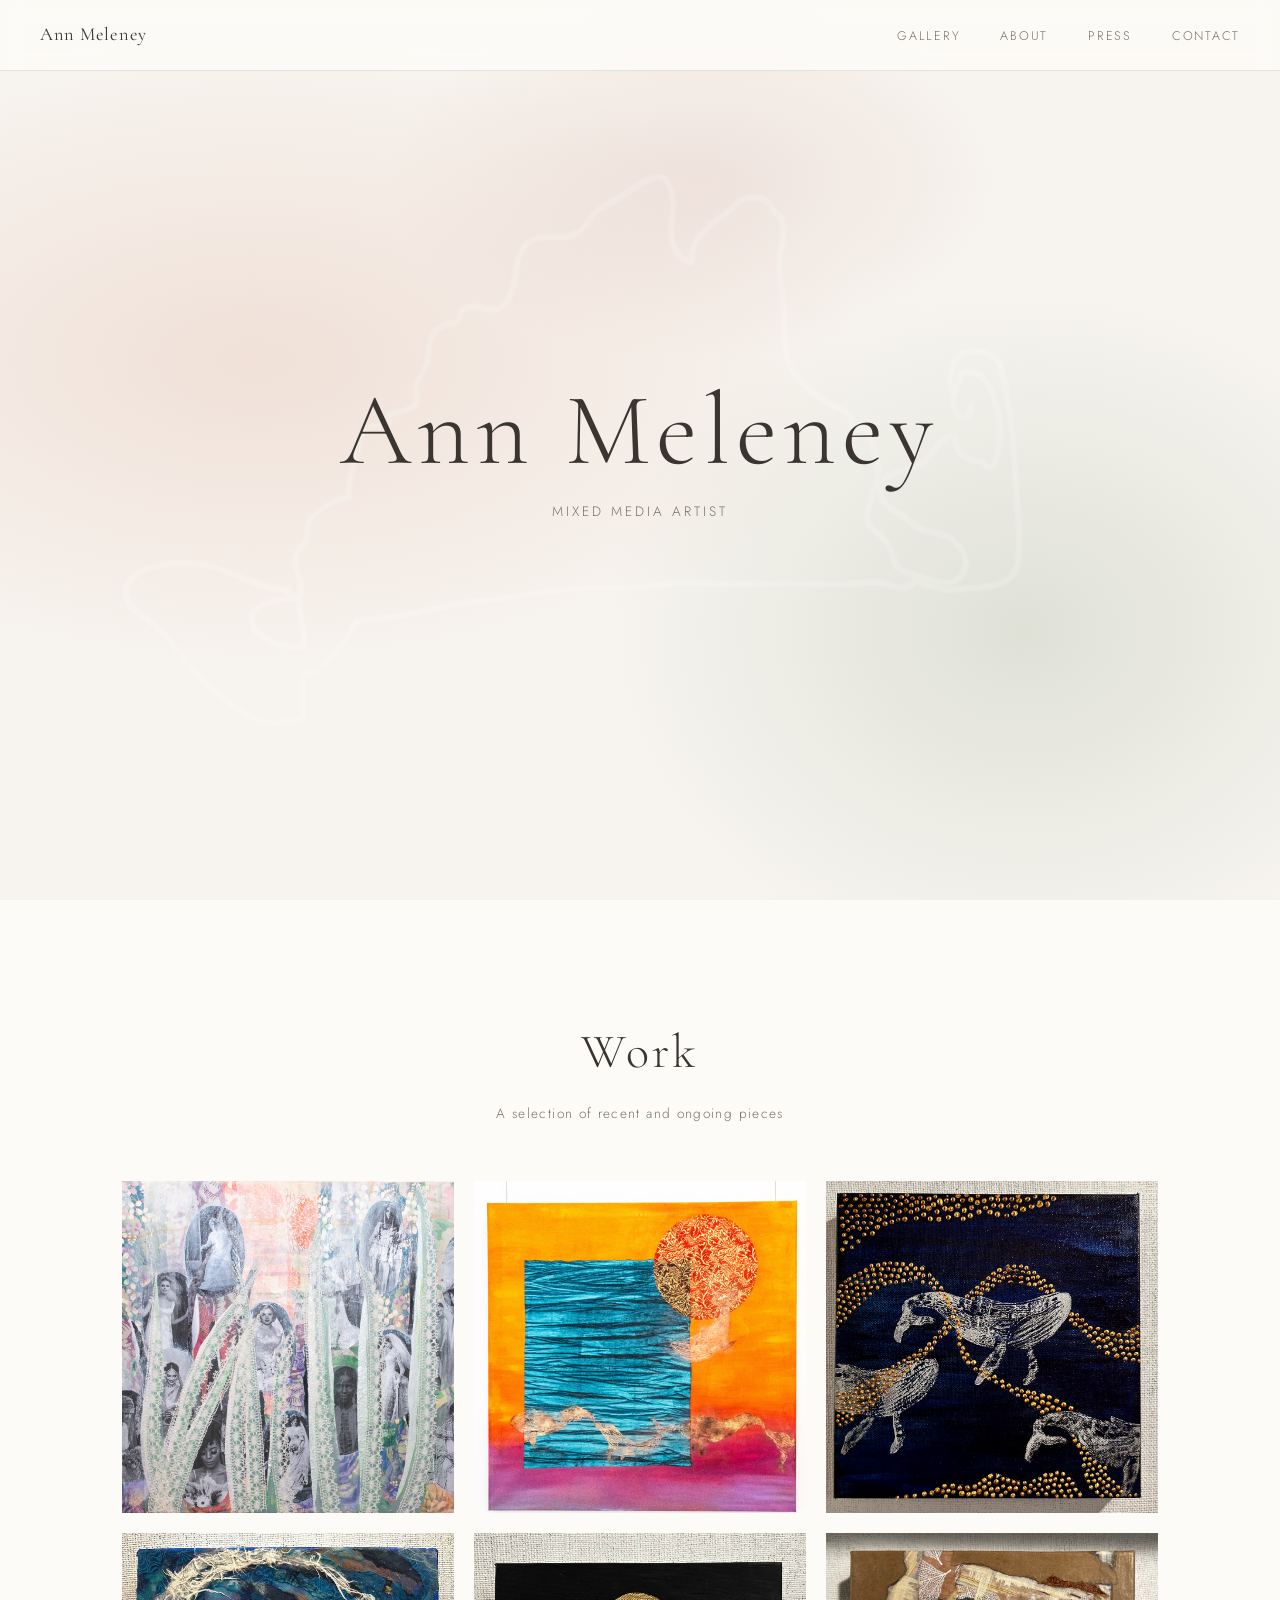
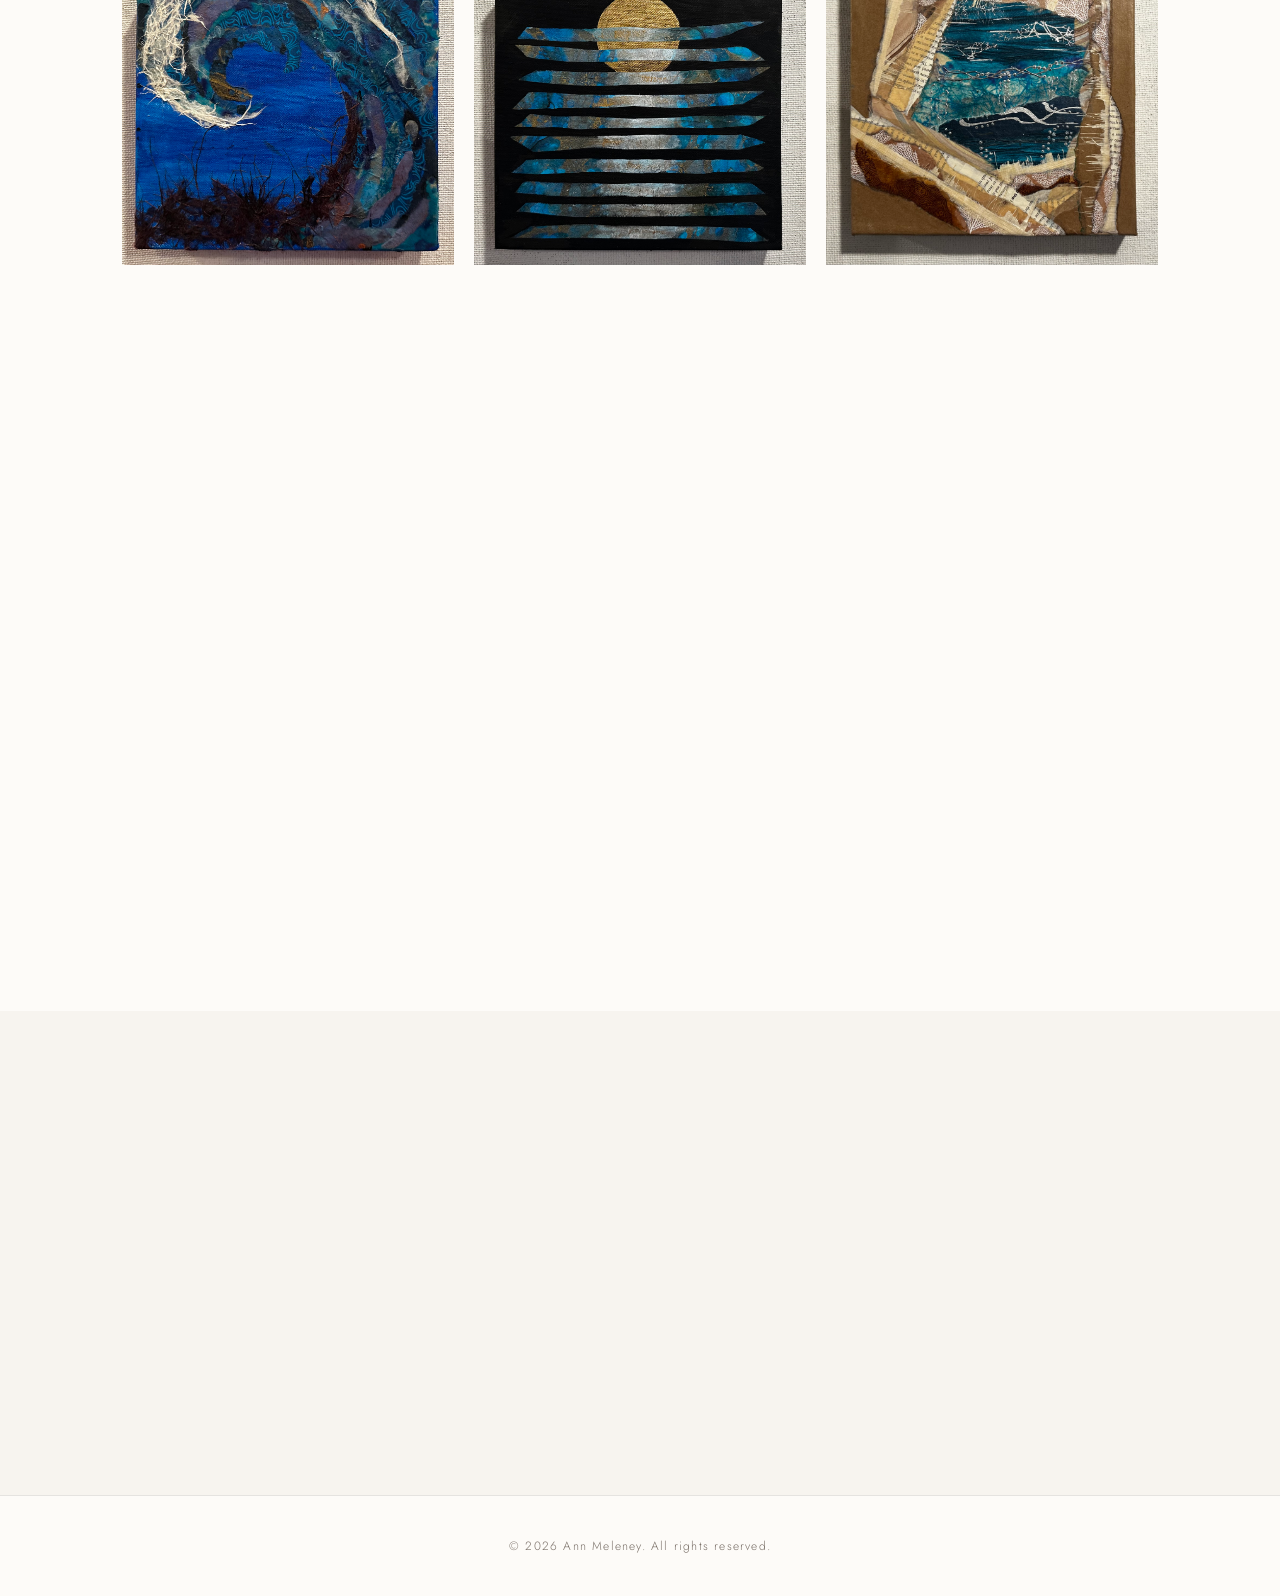
==== index.html @ ec395a9d "Initial commit" ====
<!DOCTYPE html>
<html lang="en">
<head>
  <meta charset="UTF-8">
  <meta name="viewport" content="width=device-width, initial-scale=1.0">
  <title>Ann Meleney — Artist</title>
  <link rel="preconnect" href="https://fonts.googleapis.com">
  <link rel="preconnect" href="https://fonts.gstatic.com" crossorigin>
  <link href="https://fonts.googleapis.com/css2?family=Cormorant+Garamond:ital,wght@0,300;0,400;0,500;1,300;1,400&family=Jost:wght@300;400&display=swap" rel="stylesheet">
  <link rel="stylesheet" href="style.css">
</head>
<body>

  <!-- Navigation -->
  <nav>
    <a href="#" class="nav-name">Ann Meleney</a>
    <ul>
      <li><a href="#gallery">Gallery</a></li>
      <li><a href="#about">About</a></li>
      <li><a href="media.html">Press</a></li>
      <li><a href="#contact">Contact</a></li>
    </ul>
  </nav>

  <!-- Hero -->
  <header class="hero">
    <img class="hero-island" src="images/mv-outline.png" alt="" aria-hidden="true">
    <div class="hero-text">
      <h1>Ann Meleney</h1>
      <p class="subtitle">Mixed Media Artist</p>
    </div>
    <div class="hero-accent"></div>
  </header>

  <!-- Gallery -->
  <section id="gallery">
    <div class="section-header">
      <h2>Work</h2>
      <p>A selection of recent and ongoing pieces</p>
    </div>
    <div class="gallery-grid">
      <div class="gallery-item" data-title="Contained by Lace" data-medium="Collage" data-year="2024">
        <img src="images/contained by lace - ann meleney.jpg" alt="Contained by Lace">
        <div class="gallery-overlay">
          <span class="overlay-title">Contained by Lace</span>
          <span class="overlay-meta">Collage &middot; 2024</span>
        </div>
      </div>
      <div class="gallery-item" data-title="Golden Migration" data-medium="Mixed media" data-year="2026">
        <img src="images/golden migration - ann meleney.jpg" alt="Golden Migration">
        <div class="gallery-overlay">
          <span class="overlay-title">Golden Migration</span>
          <span class="overlay-meta">Mixed media &middot; 2026</span>
        </div>
      </div>
      <div class="gallery-item" data-title="Golden Trails of Whales" data-medium="Collage" data-year="2024">
        <img src="images/golden trails of whales- ann meleney - collage - 2024.jpeg" alt="Golden Trails of Whales">
        <div class="gallery-overlay">
          <span class="overlay-title">Golden Trails of Whales</span>
          <span class="overlay-meta">Collage &middot; 2024</span>
        </div>
      </div>
      <div class="gallery-item" data-title="Blue Wave" data-medium="Collage" data-year="2024">
        <img src="images/blue wave- ann meleney - collage - 2024.jpeg" alt="Blue Wave">
        <div class="gallery-overlay">
          <span class="overlay-title">Blue Wave</span>
          <span class="overlay-meta">Collage &middot; 2024</span>
        </div>
      </div>
      <div class="gallery-item" data-title="Rising Sun Over Water" data-medium="Collage" data-year="2024">
        <img src="images/rising sun over water - ann meleney - collage - 2024.jpeg" alt="Rising Sun Over Water">
        <div class="gallery-overlay">
          <span class="overlay-title">Rising Sun Over Water</span>
          <span class="overlay-meta">Collage &middot; 2024</span>
        </div>
      </div>
      <div class="gallery-item" data-title="Unwrapping a Wave" data-medium="Collage" data-year="2024">
        <img src="images/unwrapping a wave- ann meleney - collage - 2024.jpeg" alt="Unwrapping a Wave">
        <div class="gallery-overlay">
          <span class="overlay-title">Unwrapping a Wave</span>
          <span class="overlay-meta">Collage &middot; 2024</span>
        </div>
      </div>
    </div>
  </section>

  <!-- Lightbox -->
  <div class="lightbox" id="lightbox" aria-hidden="true">
    <button class="lightbox-close" aria-label="Close">&times;</button>
    <button class="lightbox-prev" aria-label="Previous">&#8592;</button>
    <button class="lightbox-next" aria-label="Next">&#8594;</button>
    <div class="lightbox-content">
      <img id="lightbox-img" src="" alt="">
      <div class="lightbox-caption">
        <span id="lightbox-title"></span>
        <span id="lightbox-meta"></span>
      </div>
    </div>
  </div>

  <!-- About -->
  <section id="about">
    <div class="about-inner">
      <div class="about-image-wrap">
        <img src="images/portrait - ann meleney - 2016.png" alt="Ann Meleney" class="about-portrait">
      </div>
      <div class="about-text">
        <h2>About</h2>
        <p>Ann Meleney moved to Martha's Vineyard in 2012 and never looked back. The island awakened something in her, drawing her fully into her artistic life and into the heart of its community. Featherstone Center for the Arts became a second home — a place to deepen her practice across mixed media and collage, and to venture into new territory, most recently ceramics. Her work draws from the natural world, from animals and the living landscape around her, but she isn't afraid to turn her eye toward the political — meeting the moment with the same directness she brings to everything else.</p>
        <p>Life off the canvas is just as rich. Ann teaches swim to babies and children with special needs, does water aerobics, and hosts the kind of Friday neighborhood dinners people look forward to all week. Summers mean long afternoons on the porch with board games and whoever wanders by. At the center of it all are her two granddaughters, Anya and Ramona, both two years old.</p>
      </div>
    </div>
  </section>

  <!-- Contact -->
  <section id="contact">
    <div class="section-header">
      <h2>Contact</h2>
      <p>Inquiries, commissions, and collaborations welcome</p>
    </div>
    <div class="contact-links">
      <a href="mailto:annmeleney@yahoo.com" class="contact-link">
        <span class="contact-label">Email</span>
        <span class="contact-value">annmeleney@yahoo.com</span>
      </a>
    </div>
  </section>

  <footer>
    <p>&copy; <span id="year"></span> Ann Meleney. All rights reserved.</p>
  </footer>

  <script src="script.js"></script>
</body>
</html>
---- style.css ----
/* ── Reset & Base ───────────────────────────────────────── */
*, *::before, *::after {
  box-sizing: border-box;
  margin: 0;
  padding: 0;
}

:root {
  --cream:      #f7f4ef;
  --warm-white: #fdfbf8;
  --blush:      #e8c9bb;
  --dusty-rose: #c9938a;
  --sage:       #a8b5a0;
  --ink:        #3a3530;
  --ink-light:  #7a7068;
  --border:     rgba(58, 53, 48, 0.12);

  --font-serif: 'Cormorant Garamond', Georgia, serif;
  --font-sans:  'Jost', system-ui, sans-serif;

  --section-pad: 6rem 2rem;
  --max-w: 1100px;
}

html {
  scroll-behavior: smooth;
}

body {
  background: var(--warm-white);
  color: var(--ink);
  font-family: var(--font-sans);
  font-weight: 300;
  line-height: 1.7;
  -webkit-font-smoothing: antialiased;
}

img {
  display: block;
  max-width: 100%;
}

a {
  color: inherit;
  text-decoration: none;
}

/* ── Nav ────────────────────────────────────────────────── */
nav {
  position: fixed;
  top: 0;
  left: 0;
  right: 0;
  z-index: 100;
  display: flex;
  align-items: center;
  justify-content: space-between;
  padding: 1.2rem 2.5rem;
  background: rgba(253, 251, 248, 0.88);
  backdrop-filter: blur(10px);
  -webkit-backdrop-filter: blur(10px);
  border-bottom: 1px solid var(--border);
}

.nav-name {
  font-family: var(--font-serif);
  font-size: 1.15rem;
  font-weight: 400;
  letter-spacing: 0.04em;
  color: var(--ink);
  transition: color 0.2s;
}

.nav-name:hover {
  color: var(--dusty-rose);
}

nav ul {
  list-style: none;
  display: flex;
  gap: 2.5rem;
}

nav ul a {
  font-size: 0.78rem;
  letter-spacing: 0.14em;
  text-transform: uppercase;
  color: var(--ink-light);
  transition: color 0.2s;
}

nav ul a:hover {
  color: var(--ink);
}

/* ── Hero ───────────────────────────────────────────────── */
.hero {
  min-height: 100vh;
  display: flex;
  align-items: center;
  justify-content: center;
  position: relative;
  overflow: hidden;
  background: var(--cream);
}

/* Soft watercolor-wash background */
.hero::before {
  content: '';
  position: absolute;
  inset: 0;
  background:
    radial-gradient(ellipse 80% 60% at 20% 40%, rgba(232, 201, 187, 0.45) 0%, transparent 60%),
    radial-gradient(ellipse 60% 70% at 80% 70%, rgba(168, 181, 160, 0.3) 0%, transparent 55%),
    radial-gradient(ellipse 50% 40% at 55% 20%, rgba(201, 147, 138, 0.18) 0%, transparent 50%);
  pointer-events: none;
}

.hero-island {
  position: absolute;
  width: min(85vw, 900px);
  opacity: 0.18;
  top: 50%;
  left: 50%;
  transform: translate(-57.5%, -50%);
  pointer-events: none;
  filter: invert(1) brightness(2);
  mix-blend-mode: screen;
}

.hero-text {
  position: relative;
  text-align: center;
}

.hero-text h1 {
  font-family: var(--font-serif);
  font-size: clamp(3.5rem, 8vw, 7rem);
  font-weight: 300;
  letter-spacing: 0.06em;
  line-height: 1.05;
  color: var(--ink);
}

.hero-text .subtitle {
  margin-top: 1rem;
  font-size: 0.85rem;
  letter-spacing: 0.22em;
  text-transform: uppercase;
  color: var(--ink-light);
}

/* ── Section shared ─────────────────────────────────────── */
section {
  padding: var(--section-pad);
  max-width: var(--max-w);
  margin: 0 auto;
}

.section-header {
  text-align: center;
  margin-bottom: 3.5rem;
}

.section-header h2 {
  font-family: var(--font-serif);
  font-size: clamp(2rem, 4vw, 3rem);
  font-weight: 300;
  letter-spacing: 0.06em;
  color: var(--ink);
  margin-bottom: 0.5rem;
}

.section-header p {
  font-size: 0.85rem;
  letter-spacing: 0.1em;
  color: var(--ink-light);
}

/* ── Gallery ────────────────────────────────────────────── */
#gallery {
  padding-top: 7rem;
}

.gallery-grid {
  display: grid;
  grid-template-columns: repeat(3, 1fr);
  gap: 1.25rem;
}

.gallery-item {
  position: relative;
  overflow: hidden;
  cursor: pointer;
  aspect-ratio: 1 / 1;
  background: var(--cream);
}

.gallery-item img {
  width: 100%;
  height: 100%;
  object-fit: cover;
  transition: transform 0.55s cubic-bezier(0.25, 0.46, 0.45, 0.94);
}

.gallery-item:hover img {
  transform: scale(1.04);
}

.gallery-overlay {
  position: absolute;
  inset: 0;
  background: linear-gradient(to top, rgba(58, 53, 48, 0.72) 0%, transparent 55%);
  display: flex;
  flex-direction: column;
  justify-content: flex-end;
  padding: 1.25rem;
  opacity: 0;
  transition: opacity 0.35s ease;
}

.gallery-item:hover .gallery-overlay {
  opacity: 1;
}

.overlay-title {
  font-family: var(--font-serif);
  font-size: 1.1rem;
  font-weight: 400;
  color: #fff;
  display: block;
  margin-bottom: 0.2rem;
}

.overlay-meta {
  font-size: 0.72rem;
  letter-spacing: 0.1em;
  color: rgba(255, 255, 255, 0.75);
  text-transform: uppercase;
}

/* ── Lightbox ───────────────────────────────────────────── */
.lightbox {
  position: fixed;
  inset: 0;
  z-index: 200;
  background: rgba(30, 26, 22, 0.94);
  display: flex;
  align-items: center;
  justify-content: center;
  opacity: 0;
  pointer-events: none;
  transition: opacity 0.3s ease;
}

.lightbox.active {
  opacity: 1;
  pointer-events: all;
}

.lightbox-content {
  max-width: min(85vw, 800px);
  max-height: 90vh;
  display: flex;
  flex-direction: column;
  align-items: center;
}

.lightbox-content img {
  max-height: 78vh;
  max-width: 100%;
  object-fit: contain;
  border-radius: 2px;
}

.lightbox-caption {
  margin-top: 1rem;
  text-align: center;
  color: rgba(255, 255, 255, 0.75);
  display: flex;
  flex-direction: column;
  gap: 0.2rem;
}

#lightbox-title {
  font-family: var(--font-serif);
  font-size: 1.15rem;
  color: #fff;
}

#lightbox-meta {
  font-size: 0.75rem;
  letter-spacing: 0.1em;
  text-transform: uppercase;
}

.lightbox-close,
.lightbox-prev,
.lightbox-next {
  position: absolute;
  background: none;
  border: none;
  color: rgba(255, 255, 255, 0.6);
  cursor: pointer;
  font-size: 1.5rem;
  padding: 0.75rem;
  transition: color 0.2s;
  line-height: 1;
}

.lightbox-close { top: 1.5rem; right: 2rem; font-size: 2rem; }
.lightbox-prev  { left: 1.5rem; top: 50%; transform: translateY(-50%); font-size: 2rem; }
.lightbox-next  { right: 1.5rem; top: 50%; transform: translateY(-50%); font-size: 2rem; }

.lightbox-close:hover,
.lightbox-prev:hover,
.lightbox-next:hover {
  color: #fff;
}

/* ── About ──────────────────────────────────────────────── */
#about {
  padding-top: 5rem;
  padding-bottom: 5rem;
}

.about-inner {
  display: grid;
  grid-template-columns: 1fr 1.6fr;
  gap: 5rem;
  align-items: start;
}

.about-image-wrap {
  position: relative;
}

.about-image-wrap::before {
  content: '';
  position: absolute;
  inset: -1rem 1rem 1rem -1rem;
  background: linear-gradient(135deg, var(--blush) 0%, var(--sage) 100%);
  opacity: 0.25;
  border-radius: 2px;
  z-index: 0;
}

.about-portrait {
  position: relative;
  width: 100%;
  aspect-ratio: 3 / 4;
  object-fit: cover;
  border-radius: 2px;
  z-index: 1;
}

.about-text h2 {
  font-family: var(--font-serif);
  font-size: clamp(2rem, 4vw, 3rem);
  font-weight: 300;
  letter-spacing: 0.06em;
  color: var(--ink);
  margin-bottom: 1.5rem;
}

.about-text p {
  color: var(--ink-light);
  font-size: 1rem;
  line-height: 1.85;
  margin-bottom: 1.1rem;
}

.about-text p:last-child {
  margin-bottom: 0;
}

/* ── Contact ────────────────────────────────────────────── */
#contact {
  background: var(--cream);
  max-width: 100%;
  padding: var(--section-pad);
}

#contact > * {
  max-width: var(--max-w);
  margin-left: auto;
  margin-right: auto;
}

.contact-links {
  display: flex;
  justify-content: center;
  gap: 3rem;
  flex-wrap: wrap;
  margin-top: 0;
}

.contact-link {
  display: flex;
  flex-direction: column;
  align-items: center;
  gap: 0.4rem;
  padding: 2rem 2.5rem;
  border: 1px solid var(--border);
  border-radius: 2px;
  background: var(--warm-white);
  min-width: 200px;
  transition: border-color 0.25s, box-shadow 0.25s, transform 0.25s;
}

.contact-link:hover {
  border-color: var(--dusty-rose);
  box-shadow: 0 4px 24px rgba(201, 147, 138, 0.15);
  transform: translateY(-2px);
}

.contact-label {
  font-size: 0.72rem;
  letter-spacing: 0.2em;
  text-transform: uppercase;
  color: var(--ink-light);
}

.contact-value {
  font-family: var(--font-serif);
  font-size: 1.15rem;
  color: var(--ink);
}

/* ── Footer ─────────────────────────────────────────────── */
footer {
  text-align: center;
  padding: 2.5rem 2rem;
  font-size: 0.75rem;
  letter-spacing: 0.1em;
  color: var(--ink-light);
  border-top: 1px solid var(--border);
}

/* ── Responsive ─────────────────────────────────────────── */
@media (max-width: 768px) {
  nav {
    padding: 1rem 1.25rem;
  }

  nav ul {
    gap: 1.5rem;
  }

  .gallery-grid {
    grid-template-columns: repeat(2, 1fr);
  }

  .about-inner {
    grid-template-columns: 1fr;
    gap: 2.5rem;
  }

  .about-image-wrap {
    max-width: 300px;
    margin: 0 auto;
  }

  .contact-links {
    gap: 1.25rem;
  }
}

@media (max-width: 480px) {
  :root {
    --section-pad: 4rem 1.25rem;
  }

  .gallery-grid {
    grid-template-columns: 1fr;
  }

  .lightbox-prev { left: 0.5rem; }
  .lightbox-next { right: 0.5rem; }
}

/* ── Fade-in animation on scroll ───────────────────────── */
.fade-in {
  opacity: 0;
  transform: translateY(20px);
  transition: opacity 0.7s ease, transform 0.7s ease;
}

.fade-in.visible {
  opacity: 1;
  transform: none;
}
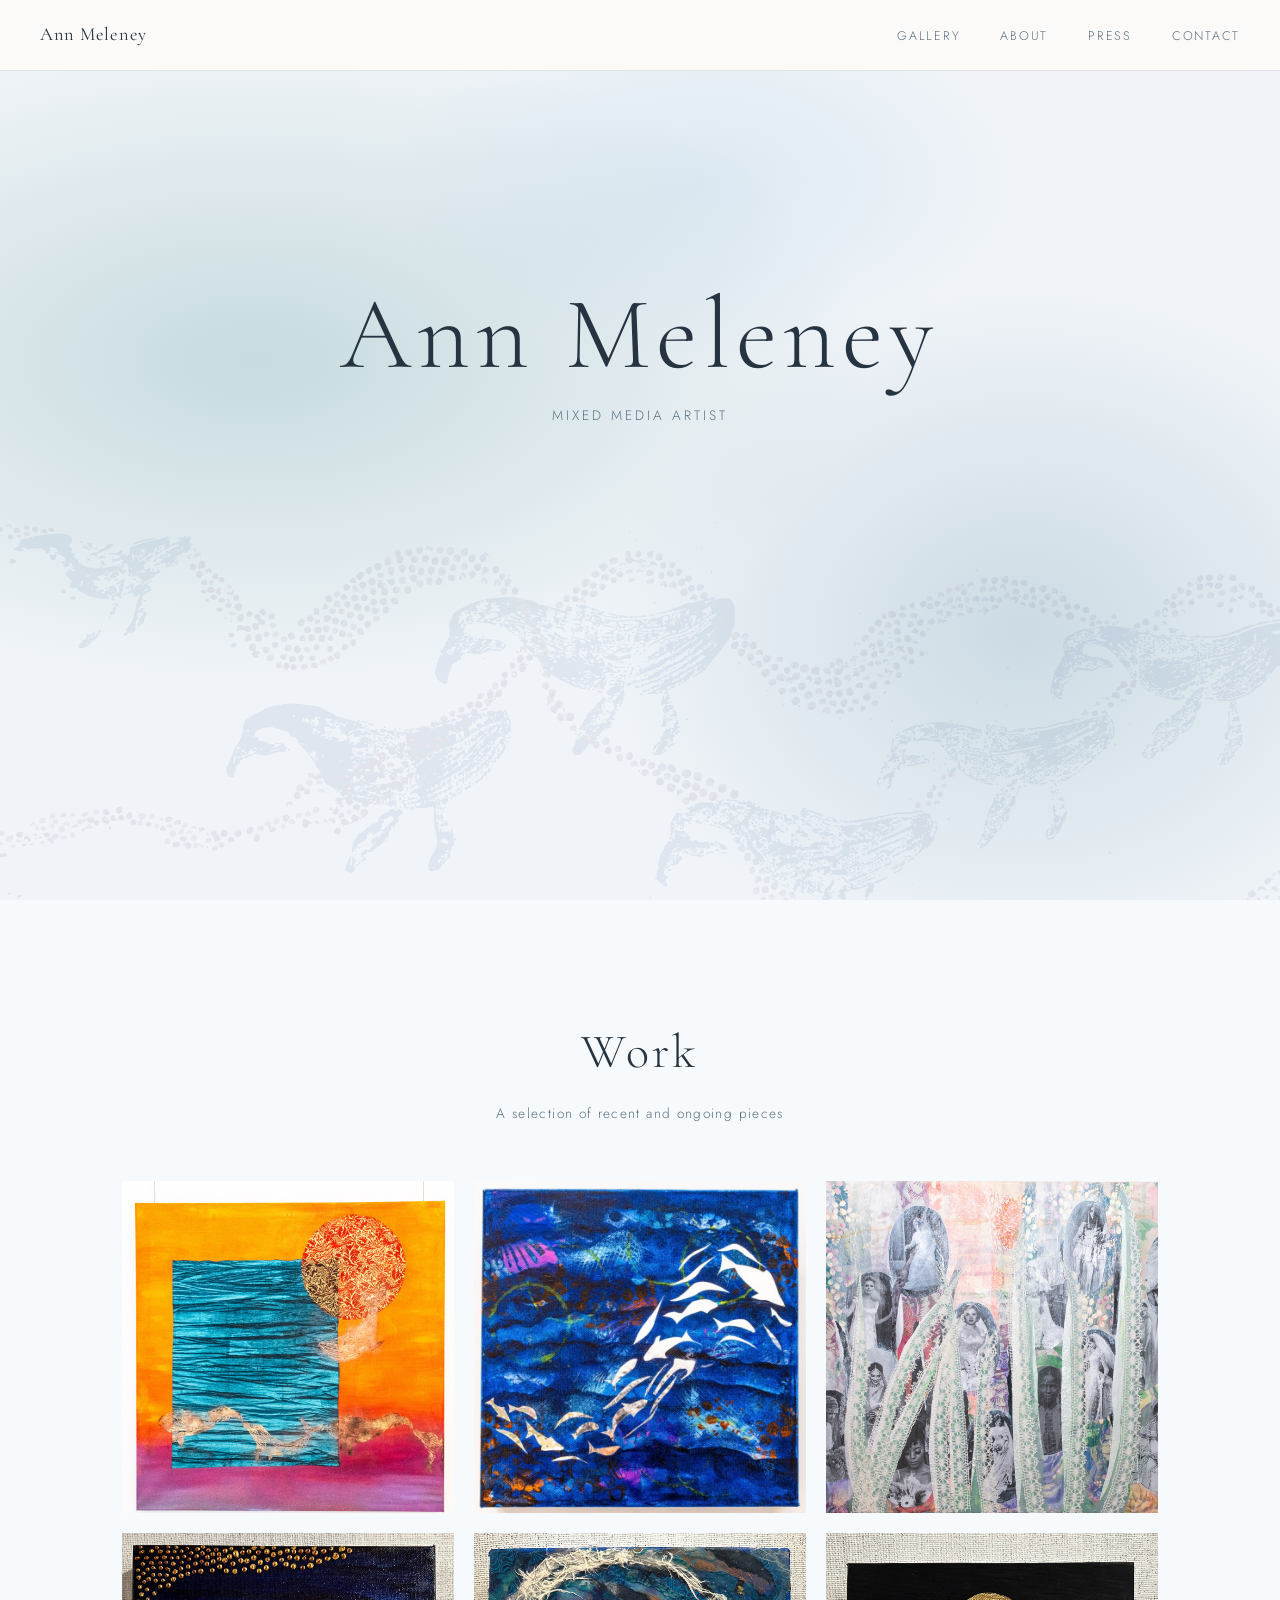
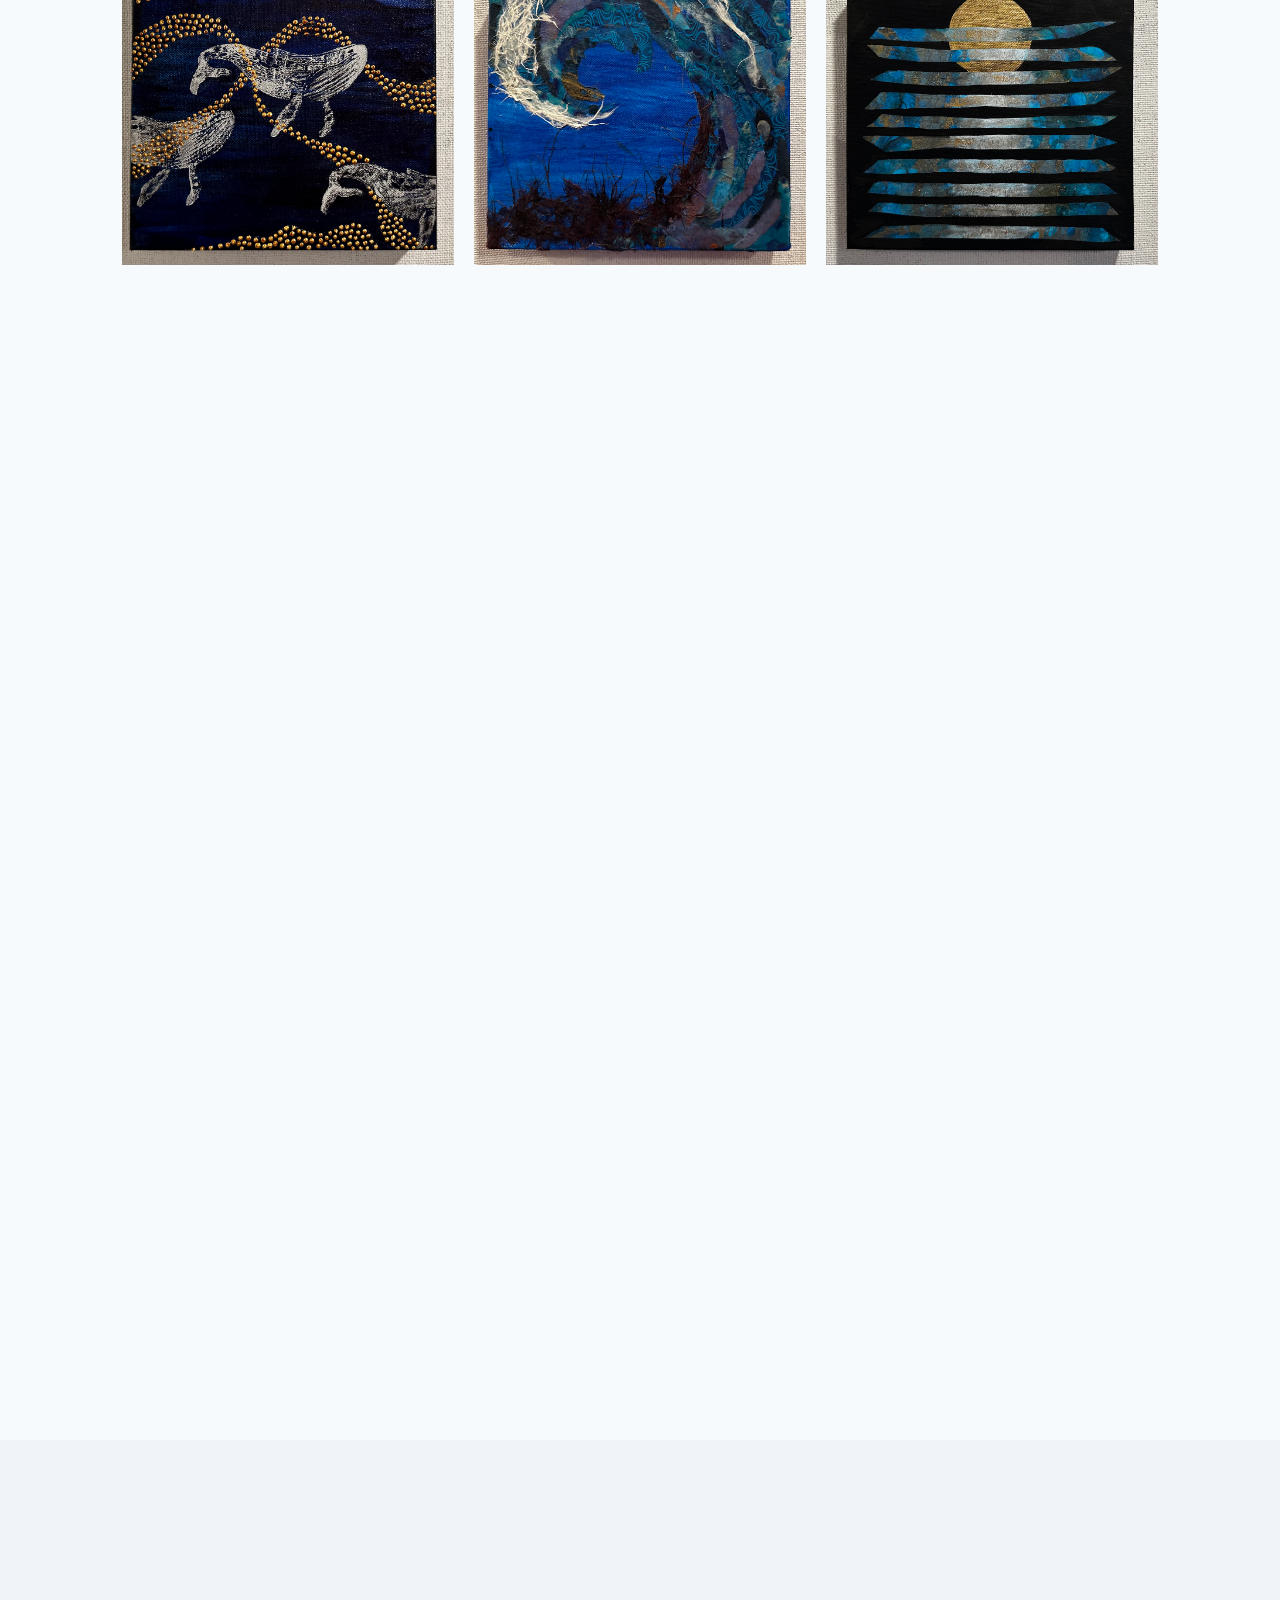
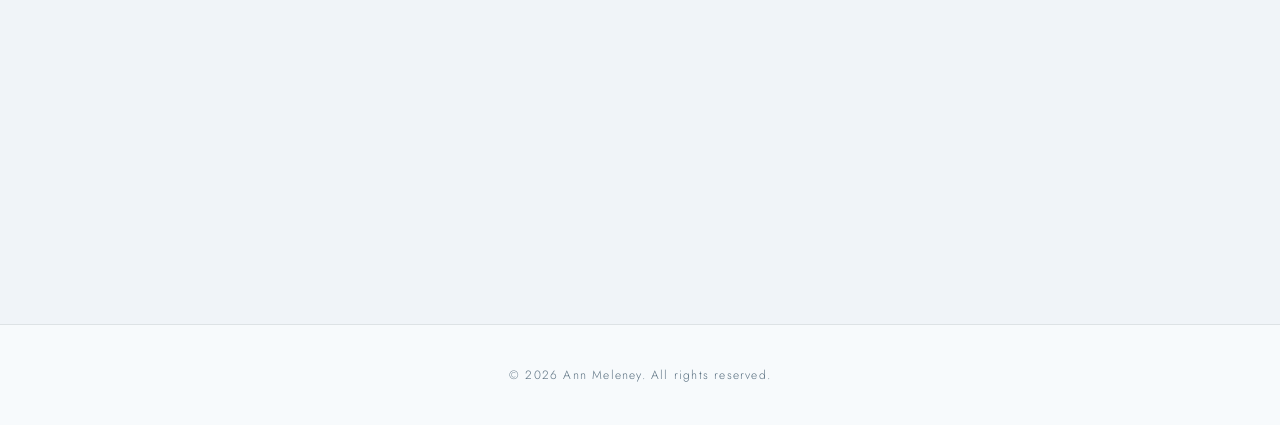
==== commit 939a7707: "Update gallery, bio, whale hero, blue palette, favicon" ====
--- a/index.html
+++ b/index.html
@@ -7,6 +7,7 @@
   <link rel="preconnect" href="https://fonts.googleapis.com">
   <link rel="preconnect" href="https://fonts.gstatic.com" crossorigin>
   <link href="https://fonts.googleapis.com/css2?family=Cormorant+Garamond:ital,wght@0,300;0,400;0,500;1,300;1,400&family=Jost:wght@300;400&display=swap" rel="stylesheet">
+  <link rel="icon" type="image/png" href="favicon.png">
   <link rel="stylesheet" href="style.css">
 </head>
 <body>
@@ -24,7 +25,7 @@
 
   <!-- Hero -->
   <header class="hero">
-    <img class="hero-island" src="images/mv-outline.png" alt="" aria-hidden="true">
+    <img class="hero-whales" src="images/whales border 2.png" alt="" aria-hidden="true">
     <div class="hero-text">
       <h1>Ann Meleney</h1>
       <p class="subtitle">Mixed Media Artist</p>
@@ -39,18 +40,25 @@
       <p>A selection of recent and ongoing pieces</p>
     </div>
     <div class="gallery-grid">
+      <div class="gallery-item" data-title="Golden Migration" data-medium="Mixed media" data-year="2026" data-dimensions="30&quot; × 30&quot;">
+        <img src="images/golden migration - ann meleney.jpg" alt="Golden Migration">
+        <div class="gallery-overlay">
+          <span class="overlay-title">Golden Migration</span>
+          <span class="overlay-meta">Mixed media &middot; 30&quot; × 30&quot; &middot; 2026</span>
+        </div>
+      </div>
+      <div class="gallery-item" data-title="Ocean Reflections" data-medium="Mixed media" data-year="2025">
+        <img src="images/ocean reflections - ann meleney - mixed media - 2025.jpg" alt="Ocean Reflections">
+        <div class="gallery-overlay">
+          <span class="overlay-title">Ocean Reflections</span>
+          <span class="overlay-meta">Mixed media &middot; 2025</span>
+        </div>
+      </div>
       <div class="gallery-item" data-title="Contained by Lace" data-medium="Collage" data-year="2024">
         <img src="images/contained by lace - ann meleney.jpg" alt="Contained by Lace">
         <div class="gallery-overlay">
           <span class="overlay-title">Contained by Lace</span>
           <span class="overlay-meta">Collage &middot; 2024</span>
-        </div>
-      </div>
-      <div class="gallery-item" data-title="Golden Migration" data-medium="Mixed media" data-year="2026">
-        <img src="images/golden migration - ann meleney.jpg" alt="Golden Migration">
-        <div class="gallery-overlay">
-          <span class="overlay-title">Golden Migration</span>
-          <span class="overlay-meta">Mixed media &middot; 2026</span>
         </div>
       </div>
       <div class="gallery-item" data-title="Golden Trails of Whales" data-medium="Collage" data-year="2024">
@@ -81,6 +89,13 @@
           <span class="overlay-meta">Collage &middot; 2024</span>
         </div>
       </div>
+      <div class="gallery-item" data-title="Big Bad Wolf" data-medium="Mixed media" data-year="2022">
+        <img src="images/big bad wolf - ann meleney - mixed media - 2022.jpg" alt="Big Bad Wolf">
+        <div class="gallery-overlay">
+          <span class="overlay-title">Big Bad Wolf</span>
+          <span class="overlay-meta">Mixed media &middot; 2022</span>
+        </div>
+      </div>
     </div>
   </section>
 
@@ -106,8 +121,8 @@
       </div>
       <div class="about-text">
         <h2>About</h2>
-        <p>Ann Meleney moved to Martha's Vineyard in 2012 and never looked back. The island awakened something in her, drawing her fully into her artistic life and into the heart of its community. Featherstone Center for the Arts became a second home — a place to deepen her practice across mixed media and collage, and to venture into new territory, most recently ceramics. Her work draws from the natural world, from animals and the living landscape around her, but she isn't afraid to turn her eye toward the political — meeting the moment with the same directness she brings to everything else.</p>
-        <p>Life off the canvas is just as rich. Ann teaches swim to babies and children with special needs, does water aerobics, and hosts the kind of Friday neighborhood dinners people look forward to all week. Summers mean long afternoons on the porch with board games and whoever wanders by. At the center of it all are her two granddaughters, Anya and Ramona, both two years old.</p>
+        <p>Ann Meleney moved to Martha's Vineyard in 2012 after vacationing there with her family for decades. The island life awakened something in her, drawing her fully into her artistic life and into the heart of its community. Featherstone Center for the Arts became a second home — a place to deepen her practice across watercolor, mixed media and collage, and to venture into new territory, including ceramics. Her work draws from the natural world, from the oceanic landscape around her, but she isn't afraid to turn her eye toward the political — meeting the moment with the same directness she brings to everything else.</p>
+        <p>Life off the canvas is just as rich. Ann teaches swim to babies and children with special needs, does water aerobics, and hosts the kind of Friday neighborhood dinners people look forward to all week. Summers mean long afternoons on the porch with board games, good cheese and chocolate, and whoever wanders by. Her husband, Dan, has his own creative outlets in bonsai and in gardening from seed. And filling out Ann's heart in recent years are her two granddaughters, Anya and Ramona, both toddlers and already busy at their easels.</p>
       </div>
     </div>
   </section>
--- a/style.css
+++ b/style.css
@@ -6,14 +6,14 @@
 }
 
 :root {
-  --cream:      #f7f4ef;
-  --warm-white: #fdfbf8;
-  --blush:      #e8c9bb;
-  --dusty-rose: #c9938a;
-  --sage:       #a8b5a0;
-  --ink:        #3a3530;
-  --ink-light:  #7a7068;
-  --border:     rgba(58, 53, 48, 0.12);
+  --cream:      #f0f4f8;
+  --warm-white: #f7fafc;
+  --blush:      #b8d4e8;
+  --dusty-rose: #5e8fa8;
+  --sage:       #8ab5b8;
+  --ink:        #263340;
+  --ink-light:  #5a7080;
+  --border:     rgba(38, 51, 64, 0.12);
 
   --font-serif: 'Cormorant Garamond', Georgia, serif;
   --font-sans:  'Jost', system-ui, sans-serif;
@@ -110,27 +110,30 @@
   position: absolute;
   inset: 0;
   background:
-    radial-gradient(ellipse 80% 60% at 20% 40%, rgba(232, 201, 187, 0.45) 0%, transparent 60%),
-    radial-gradient(ellipse 60% 70% at 80% 70%, rgba(168, 181, 160, 0.3) 0%, transparent 55%),
-    radial-gradient(ellipse 50% 40% at 55% 20%, rgba(201, 147, 138, 0.18) 0%, transparent 50%);
+    radial-gradient(ellipse 80% 60% at 20% 40%, rgba(138, 181, 184, 0.4) 0%, transparent 60%),
+    radial-gradient(ellipse 60% 70% at 80% 70%, rgba(94, 143, 168, 0.25) 0%, transparent 55%),
+    radial-gradient(ellipse 50% 40% at 55% 20%, rgba(184, 212, 232, 0.35) 0%, transparent 50%);
   pointer-events: none;
 }
 
-.hero-island {
+.hero-whales {
   position: absolute;
-  width: min(85vw, 900px);
-  opacity: 0.18;
-  top: 50%;
-  left: 50%;
-  transform: translate(-57.5%, -50%);
+  bottom: 0;
+  left: 0;
+  width: 100%;
+  height: 42%;
+  object-fit: cover;
+  object-position: top center;
+  opacity: 0.08;
+  filter: hue-rotate(-95deg) saturate(0.7) brightness(0.7);
+  mix-blend-mode: multiply;
   pointer-events: none;
-  filter: invert(1) brightness(2);
-  mix-blend-mode: screen;
 }
 
 .hero-text {
   position: relative;
   text-align: center;
+  margin-bottom: 15%;
 }
 
 .hero-text h1 {
@@ -328,7 +331,7 @@
   display: grid;
   grid-template-columns: 1fr 1.6fr;
   gap: 5rem;
-  align-items: start;
+  align-items: center;
 }
 
 .about-image-wrap {
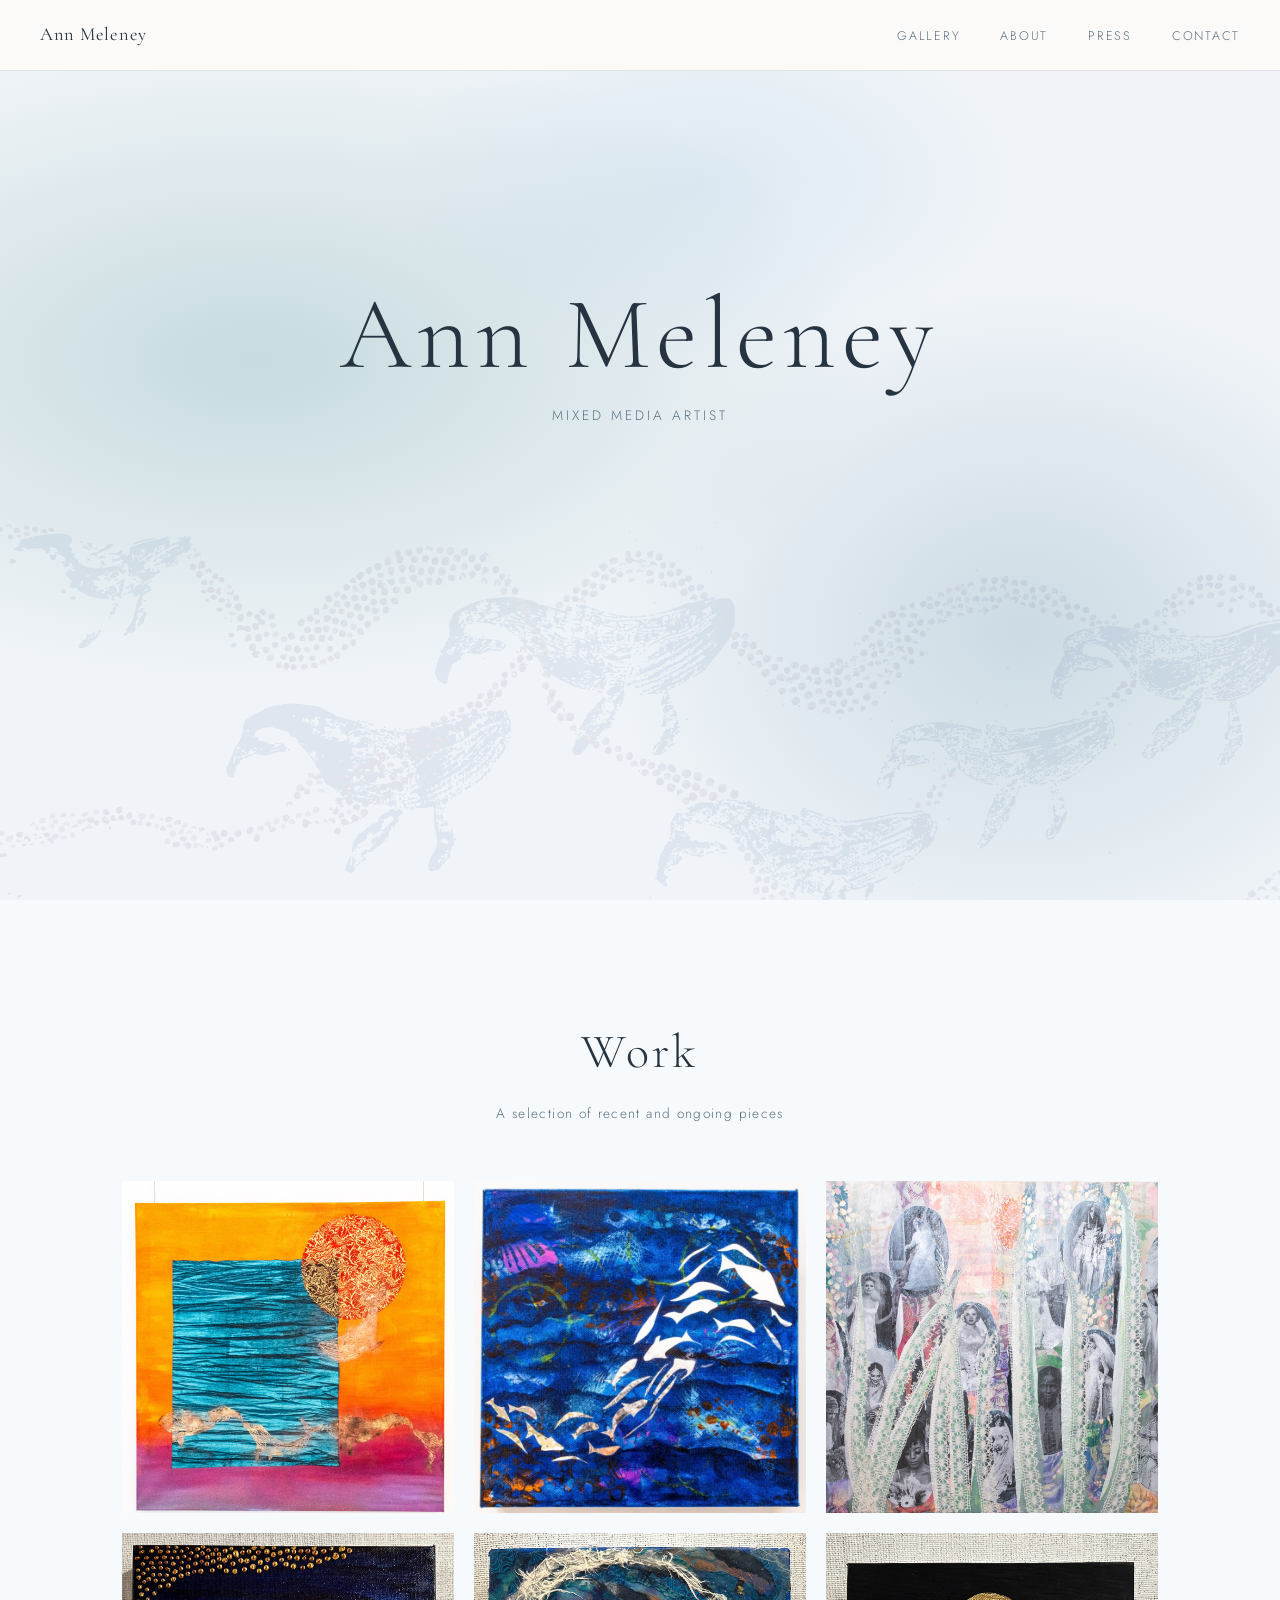
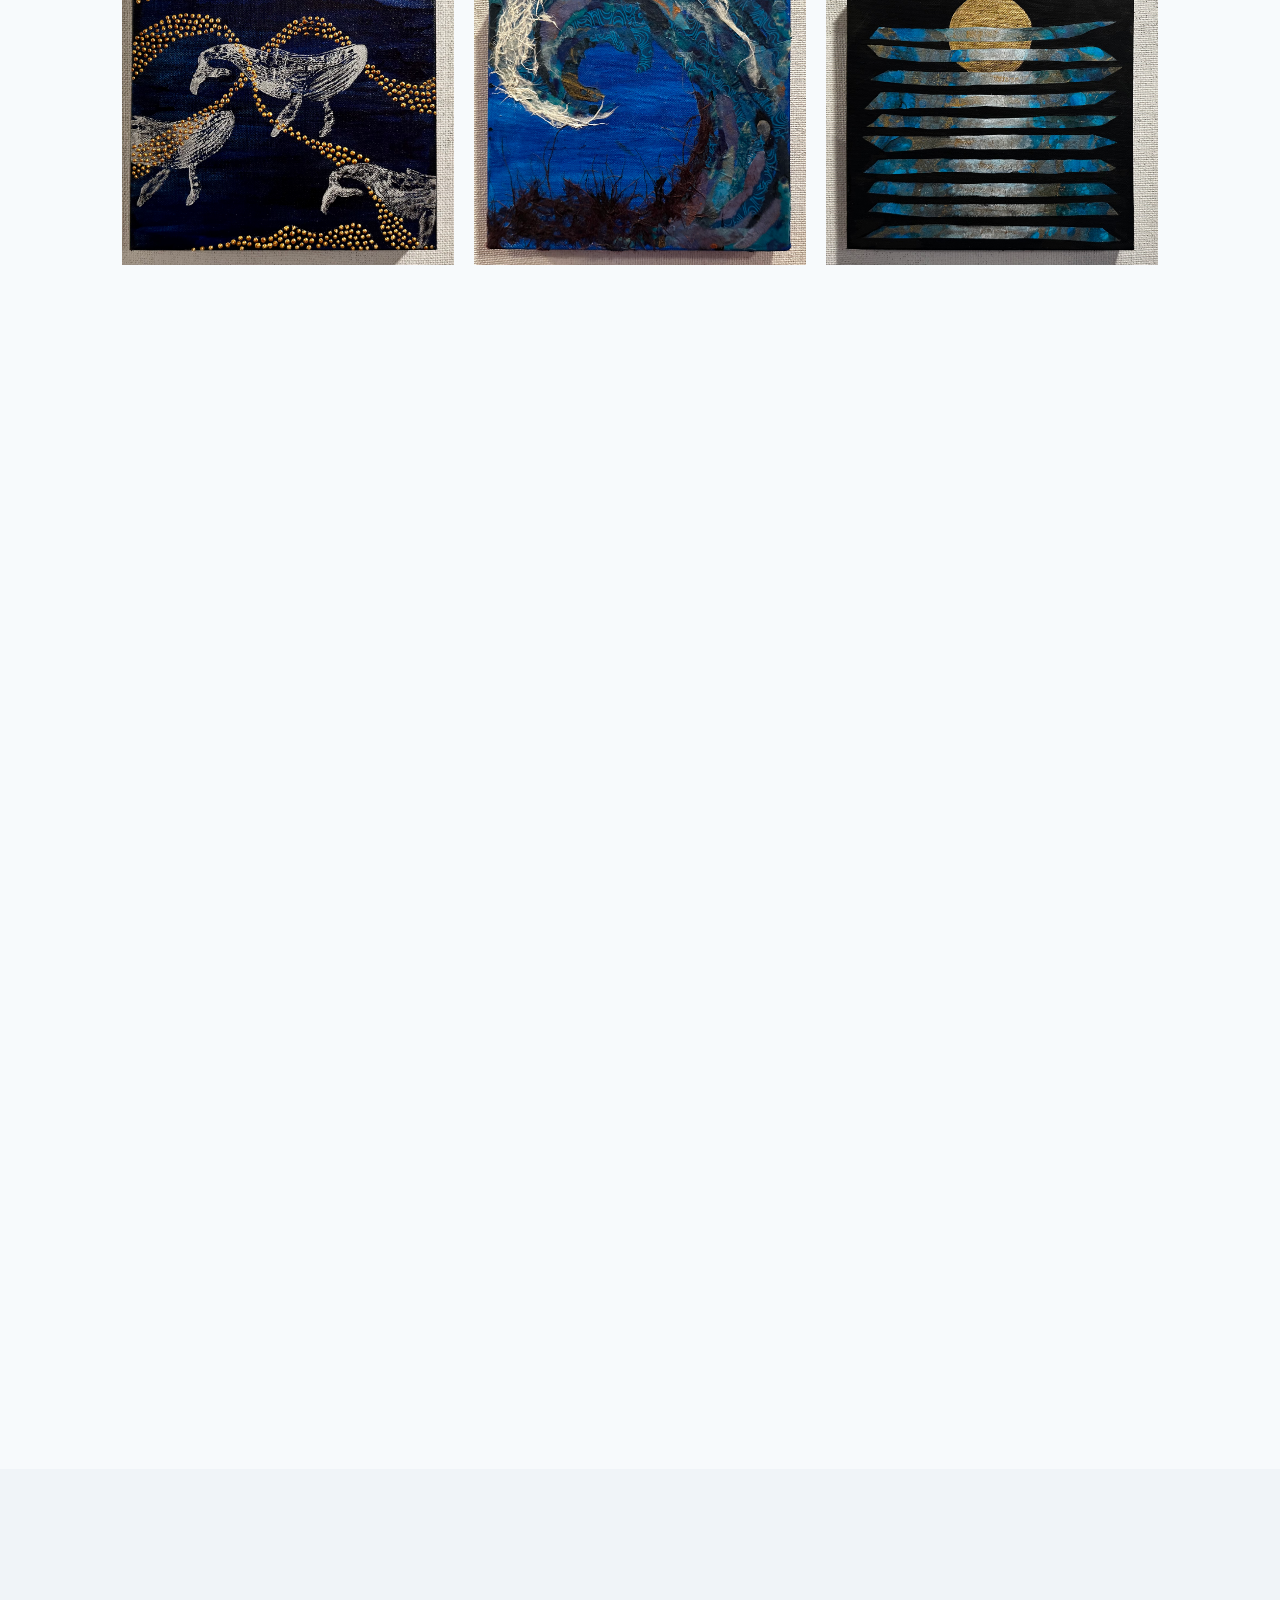
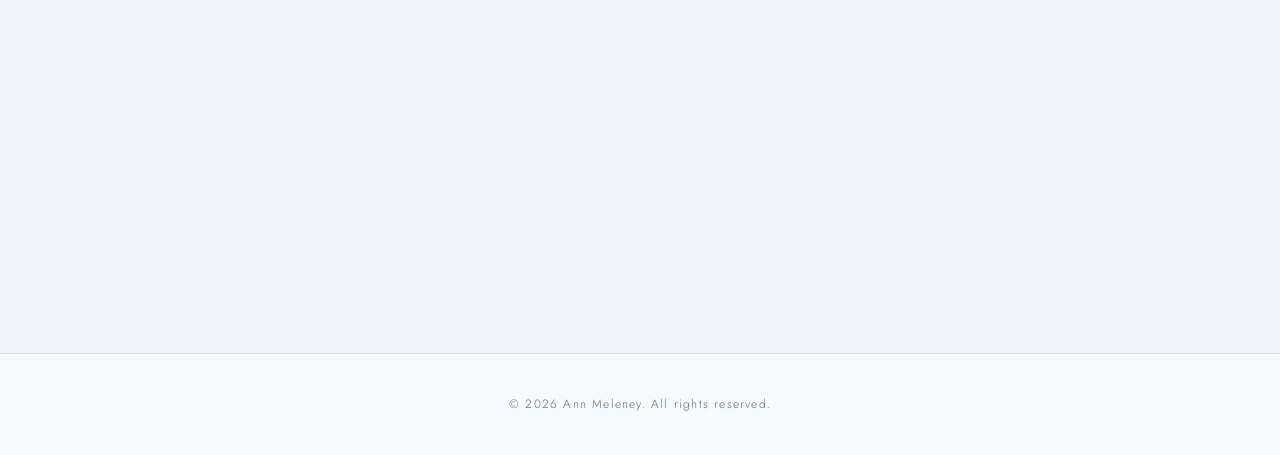
==== commit 5c3bc112: "Update bio with Ag Fair and sunflower ribbons" ====
--- a/index.html
+++ b/index.html
@@ -122,7 +122,7 @@
       <div class="about-text">
         <h2>About</h2>
         <p>Ann Meleney moved to Martha's Vineyard in 2012 after vacationing there with her family for decades. The island life awakened something in her, drawing her fully into her artistic life and into the heart of its community. Featherstone Center for the Arts became a second home — a place to deepen her practice across watercolor, mixed media and collage, and to venture into new territory, including ceramics. Her work draws from the natural world, from the oceanic landscape around her, but she isn't afraid to turn her eye toward the political — meeting the moment with the same directness she brings to everything else.</p>
-        <p>Life off the canvas is just as rich. Ann teaches swim to babies and children with special needs, does water aerobics, and hosts the kind of Friday neighborhood dinners people look forward to all week. Summers mean long afternoons on the porch with board games, good cheese and chocolate, and whoever wanders by. Her husband, Dan, has his own creative outlets in bonsai and in gardening from seed. And filling out Ann's heart in recent years are her two granddaughters, Anya and Ramona, both toddlers and already busy at their easels.</p>
+        <p>Life off the canvas is just as rich. Ann teaches swim to babies and children with special needs, does water aerobics, and hosts the kind of Friday neighborhood dinners people look forward to all week. Summers mean long afternoons on the porch with board games and whoever wanders by. She's also won many ribbons at the MV Ag Fair in all sorts of artistic categories, but her pride-and-joy are her Tallest Sunflower ribbons. Her husband, Dan, has his own creative outlets in bonsai and in gardening from seed. And filling out Ann's heart in recent years are her two granddaughters, Anya and Ramona, both toddlers and already busy at their easels.</p>
       </div>
     </div>
   </section>
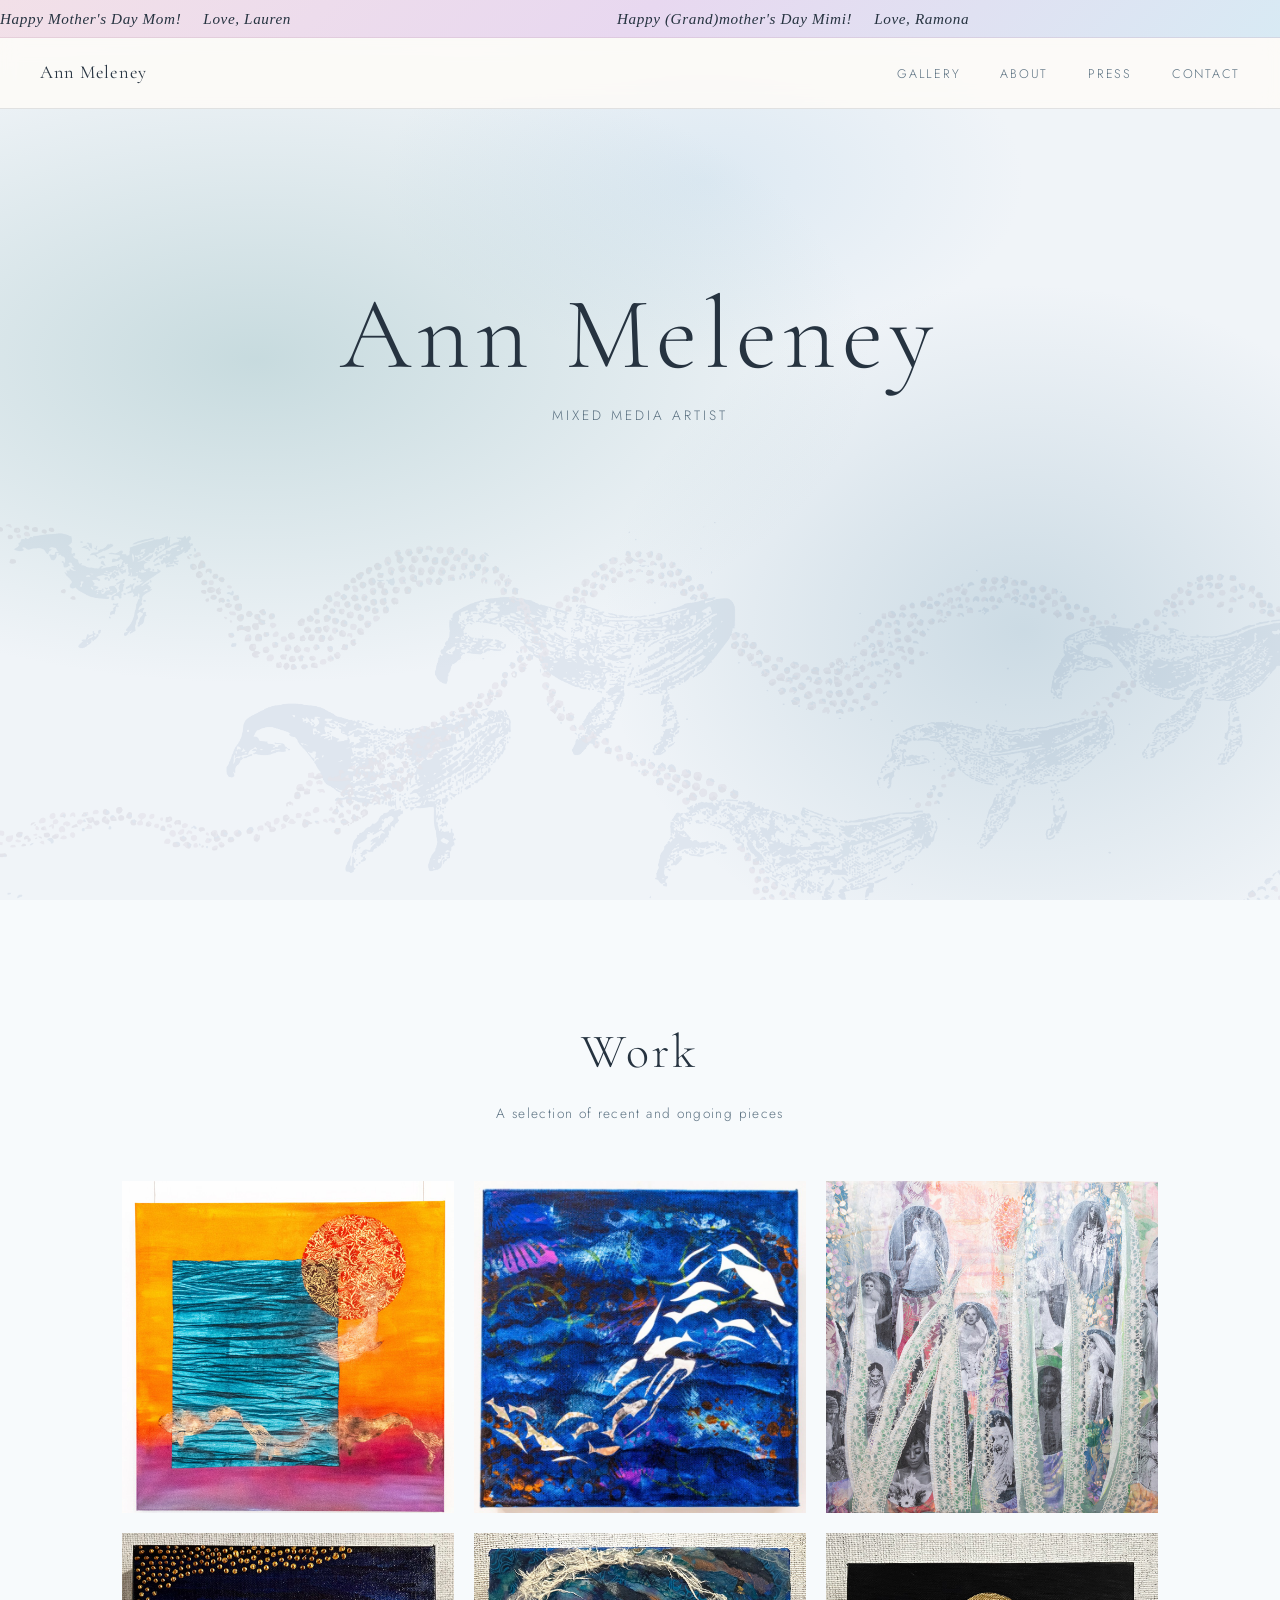
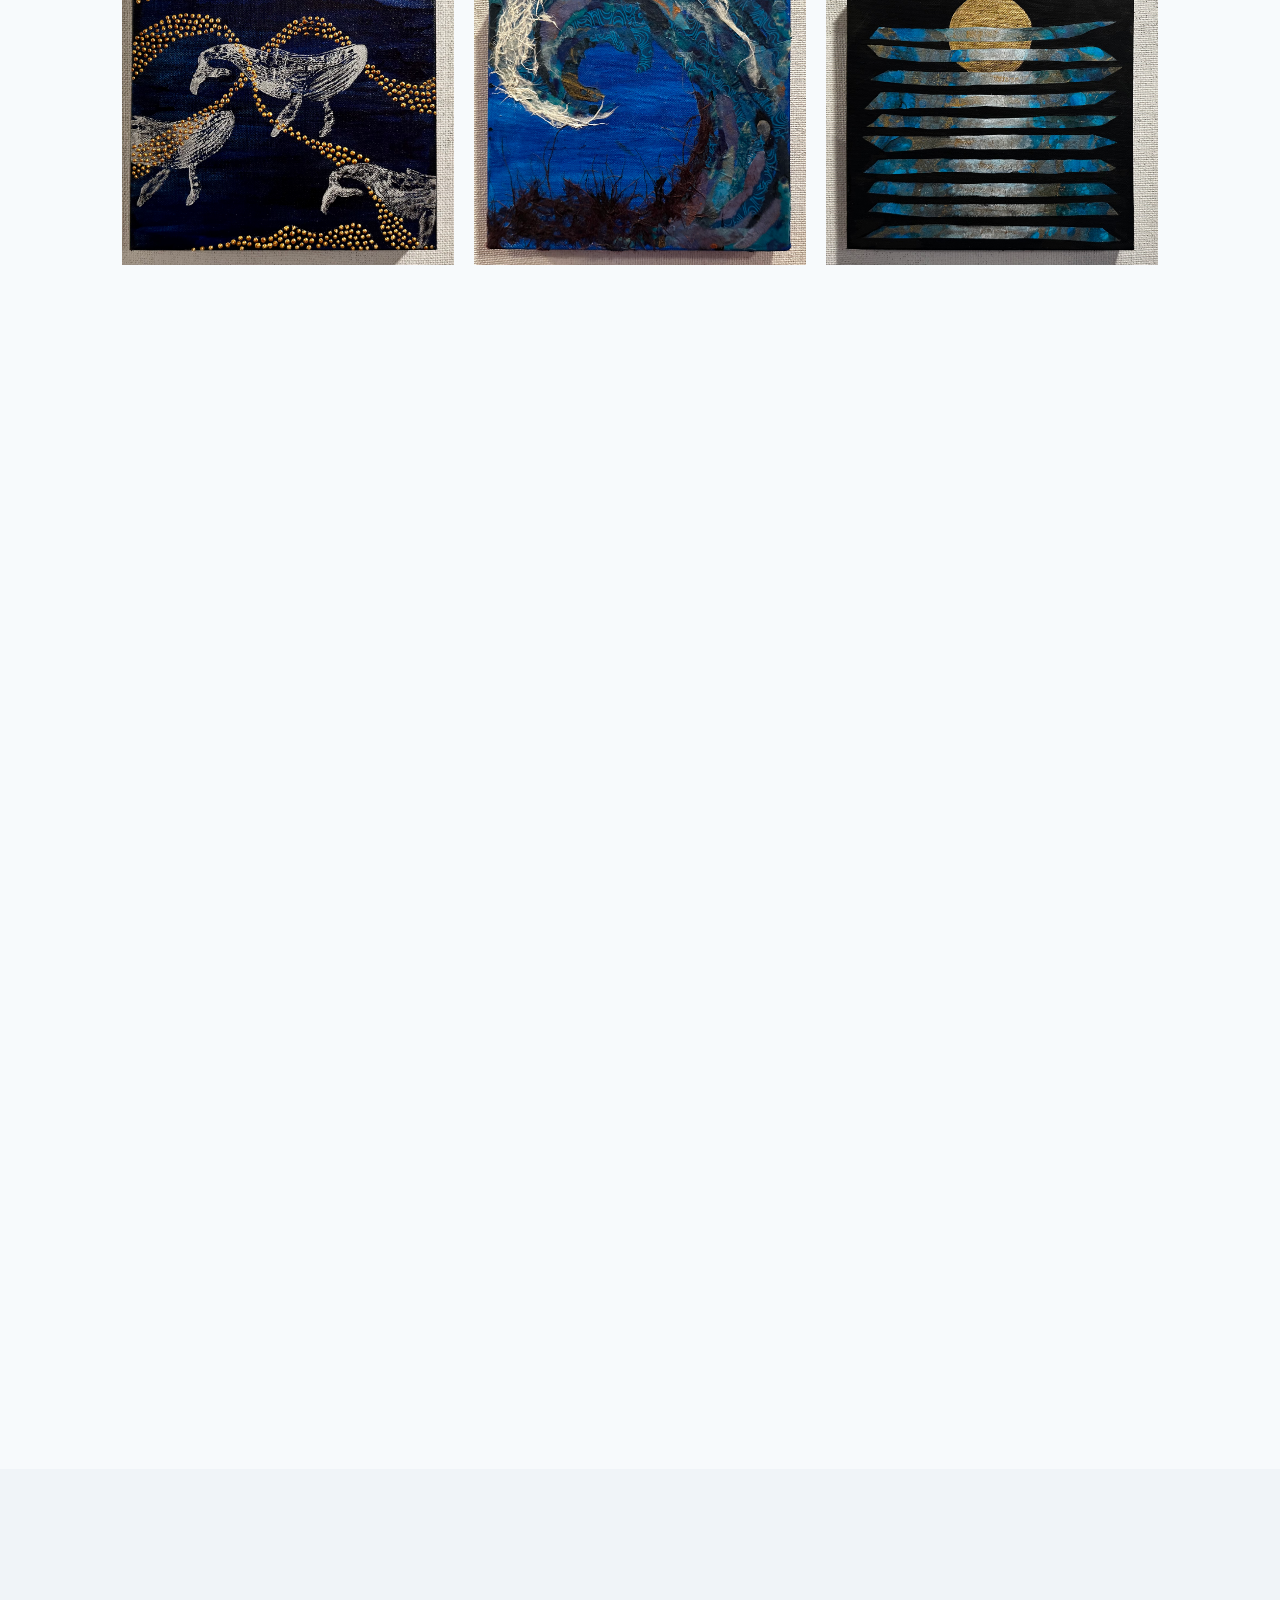
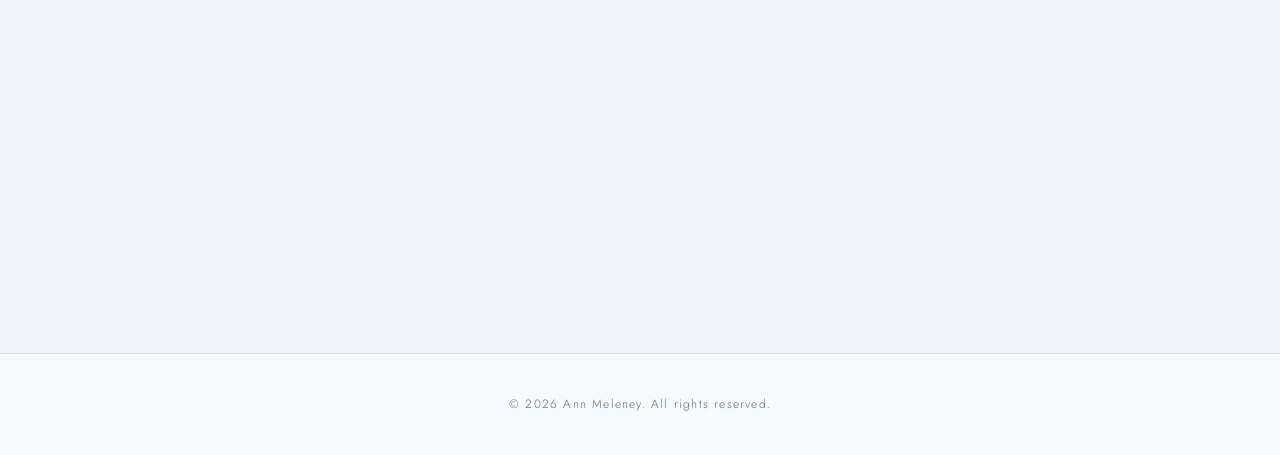
==== commit 4d449c32: "Add Mother's Day scrolling banner Co-Authored-By: Claude Sonnet 4.6 <noreply@anthropic.com>" ====
--- a/index.html
+++ b/index.html
@@ -11,6 +11,11 @@
   <link rel="stylesheet" href="style.css">
 </head>
 <body>
+
+  <!-- Mother's Day Banner (remove after weekend of May 11, 2026) -->
+  <div class="mothers-day-banner" aria-label="Happy Mother's Day">
+    <div class="banner-track"><span>Happy Mother's Day Mom! &nbsp;&nbsp;&nbsp; Love, Lauren &nbsp;&nbsp;&nbsp;&nbsp;&nbsp;&nbsp;&nbsp;&nbsp;&nbsp;&nbsp;&nbsp;&nbsp;&nbsp;&nbsp;&nbsp;&nbsp;&nbsp;&nbsp;&nbsp;&nbsp;&nbsp;&nbsp;&nbsp;&nbsp;&nbsp;&nbsp;&nbsp;&nbsp;&nbsp;&nbsp;&nbsp;&nbsp;&nbsp;&nbsp;&nbsp;&nbsp;&nbsp;&nbsp;&nbsp;&nbsp;&nbsp;&nbsp;&nbsp;&nbsp;&nbsp;&nbsp;&nbsp;&nbsp;&nbsp;&nbsp;&nbsp;&nbsp;&nbsp;&nbsp;&nbsp;&nbsp;&nbsp;&nbsp;&nbsp;&nbsp;&nbsp;&nbsp;&nbsp;&nbsp;&nbsp;&nbsp;&nbsp;&nbsp;&nbsp;&nbsp;&nbsp;&nbsp; Happy (Grand)mother's Day Mimi! &nbsp;&nbsp;&nbsp; Love, Ramona &nbsp;&nbsp;&nbsp;&nbsp;&nbsp;&nbsp;&nbsp;&nbsp;&nbsp;&nbsp;&nbsp;&nbsp;&nbsp;&nbsp;&nbsp;&nbsp;&nbsp;&nbsp;&nbsp;&nbsp;&nbsp;&nbsp;&nbsp;&nbsp;&nbsp;&nbsp;&nbsp;&nbsp;&nbsp;&nbsp;&nbsp;&nbsp;&nbsp;&nbsp;&nbsp;&nbsp;&nbsp;&nbsp;&nbsp;&nbsp;&nbsp;&nbsp;&nbsp;&nbsp;&nbsp;&nbsp;&nbsp;&nbsp;&nbsp;&nbsp;&nbsp;&nbsp;&nbsp;&nbsp;&nbsp;&nbsp;&nbsp;&nbsp;&nbsp;&nbsp;&nbsp;&nbsp;&nbsp;&nbsp;&nbsp;&nbsp;&nbsp;&nbsp;&nbsp;&nbsp;&nbsp;&nbsp;</span><span aria-hidden="true">Happy Mother's Day Mom! &nbsp;&nbsp;&nbsp; Love, Lauren &nbsp;&nbsp;&nbsp;&nbsp;&nbsp;&nbsp;&nbsp;&nbsp;&nbsp;&nbsp;&nbsp;&nbsp;&nbsp;&nbsp;&nbsp;&nbsp;&nbsp;&nbsp;&nbsp;&nbsp;&nbsp;&nbsp;&nbsp;&nbsp;&nbsp;&nbsp;&nbsp;&nbsp;&nbsp;&nbsp;&nbsp;&nbsp;&nbsp;&nbsp;&nbsp;&nbsp;&nbsp;&nbsp;&nbsp;&nbsp;&nbsp;&nbsp;&nbsp;&nbsp;&nbsp;&nbsp;&nbsp;&nbsp;&nbsp;&nbsp;&nbsp;&nbsp;&nbsp;&nbsp;&nbsp;&nbsp;&nbsp;&nbsp;&nbsp;&nbsp;&nbsp;&nbsp;&nbsp;&nbsp;&nbsp;&nbsp;&nbsp;&nbsp;&nbsp;&nbsp;&nbsp;&nbsp; Happy (Grand)mother's Day Mimi! &nbsp;&nbsp;&nbsp; Love, Ramona &nbsp;&nbsp;&nbsp;&nbsp;&nbsp;&nbsp;&nbsp;&nbsp;&nbsp;&nbsp;&nbsp;&nbsp;&nbsp;&nbsp;&nbsp;&nbsp;&nbsp;&nbsp;&nbsp;&nbsp;&nbsp;&nbsp;&nbsp;&nbsp;&nbsp;&nbsp;&nbsp;&nbsp;&nbsp;&nbsp;&nbsp;&nbsp;&nbsp;&nbsp;&nbsp;&nbsp;&nbsp;&nbsp;&nbsp;&nbsp;&nbsp;&nbsp;&nbsp;&nbsp;&nbsp;&nbsp;&nbsp;&nbsp;&nbsp;&nbsp;&nbsp;&nbsp;&nbsp;&nbsp;&nbsp;&nbsp;&nbsp;&nbsp;&nbsp;&nbsp;&nbsp;&nbsp;&nbsp;&nbsp;&nbsp;&nbsp;&nbsp;&nbsp;&nbsp;&nbsp;&nbsp;&nbsp;</span></div>
+  </div>
 
   <!-- Navigation -->
   <nav>
--- a/style.css
+++ b/style.css
@@ -45,10 +45,44 @@
   text-decoration: none;
 }
 
+/* ── Mother's Day Banner ────────────────────────────────── */
+.mothers-day-banner {
+  position: fixed;
+  top: 0;
+  left: 0;
+  right: 0;
+  z-index: 101;
+  height: 38px;
+  overflow: hidden;
+  display: flex;
+  align-items: center;
+  background: linear-gradient(135deg, #f2e0e8 0%, #e8d8f0 50%, #d8eaf4 100%);
+  border-bottom: 1px solid rgba(180, 140, 160, 0.2);
+}
+
+.banner-track {
+  display: flex;
+  white-space: nowrap;
+  animation: marquee 22s linear infinite;
+}
+
+.banner-track span {
+  font-family: var(--font-serif);
+  font-size: 0.95rem;
+  font-style: italic;
+  color: var(--ink);
+  letter-spacing: 0.04em;
+}
+
+@keyframes marquee {
+  0%   { transform: translateX(0); }
+  100% { transform: translateX(-50%); }
+}
+
 /* ── Nav ────────────────────────────────────────────────── */
 nav {
   position: fixed;
-  top: 0;
+  top: 38px;
   left: 0;
   right: 0;
   z-index: 100;
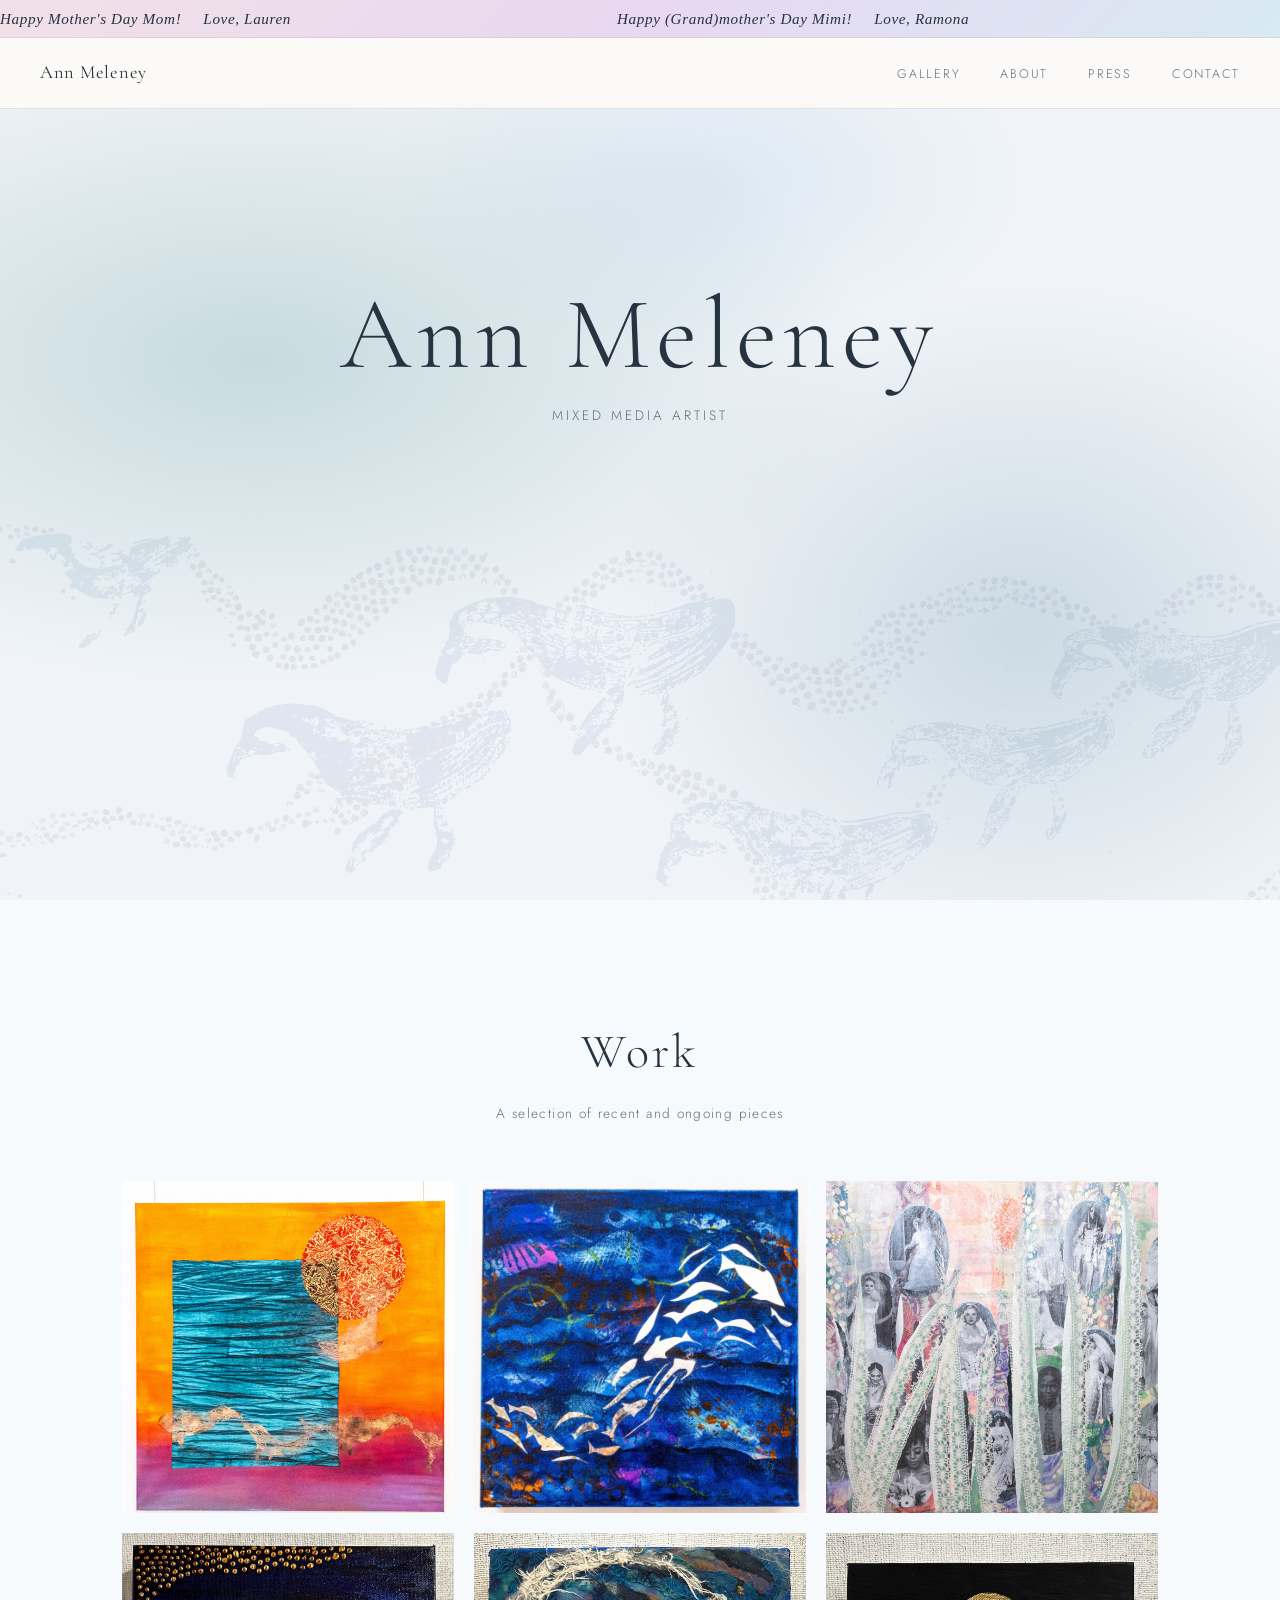
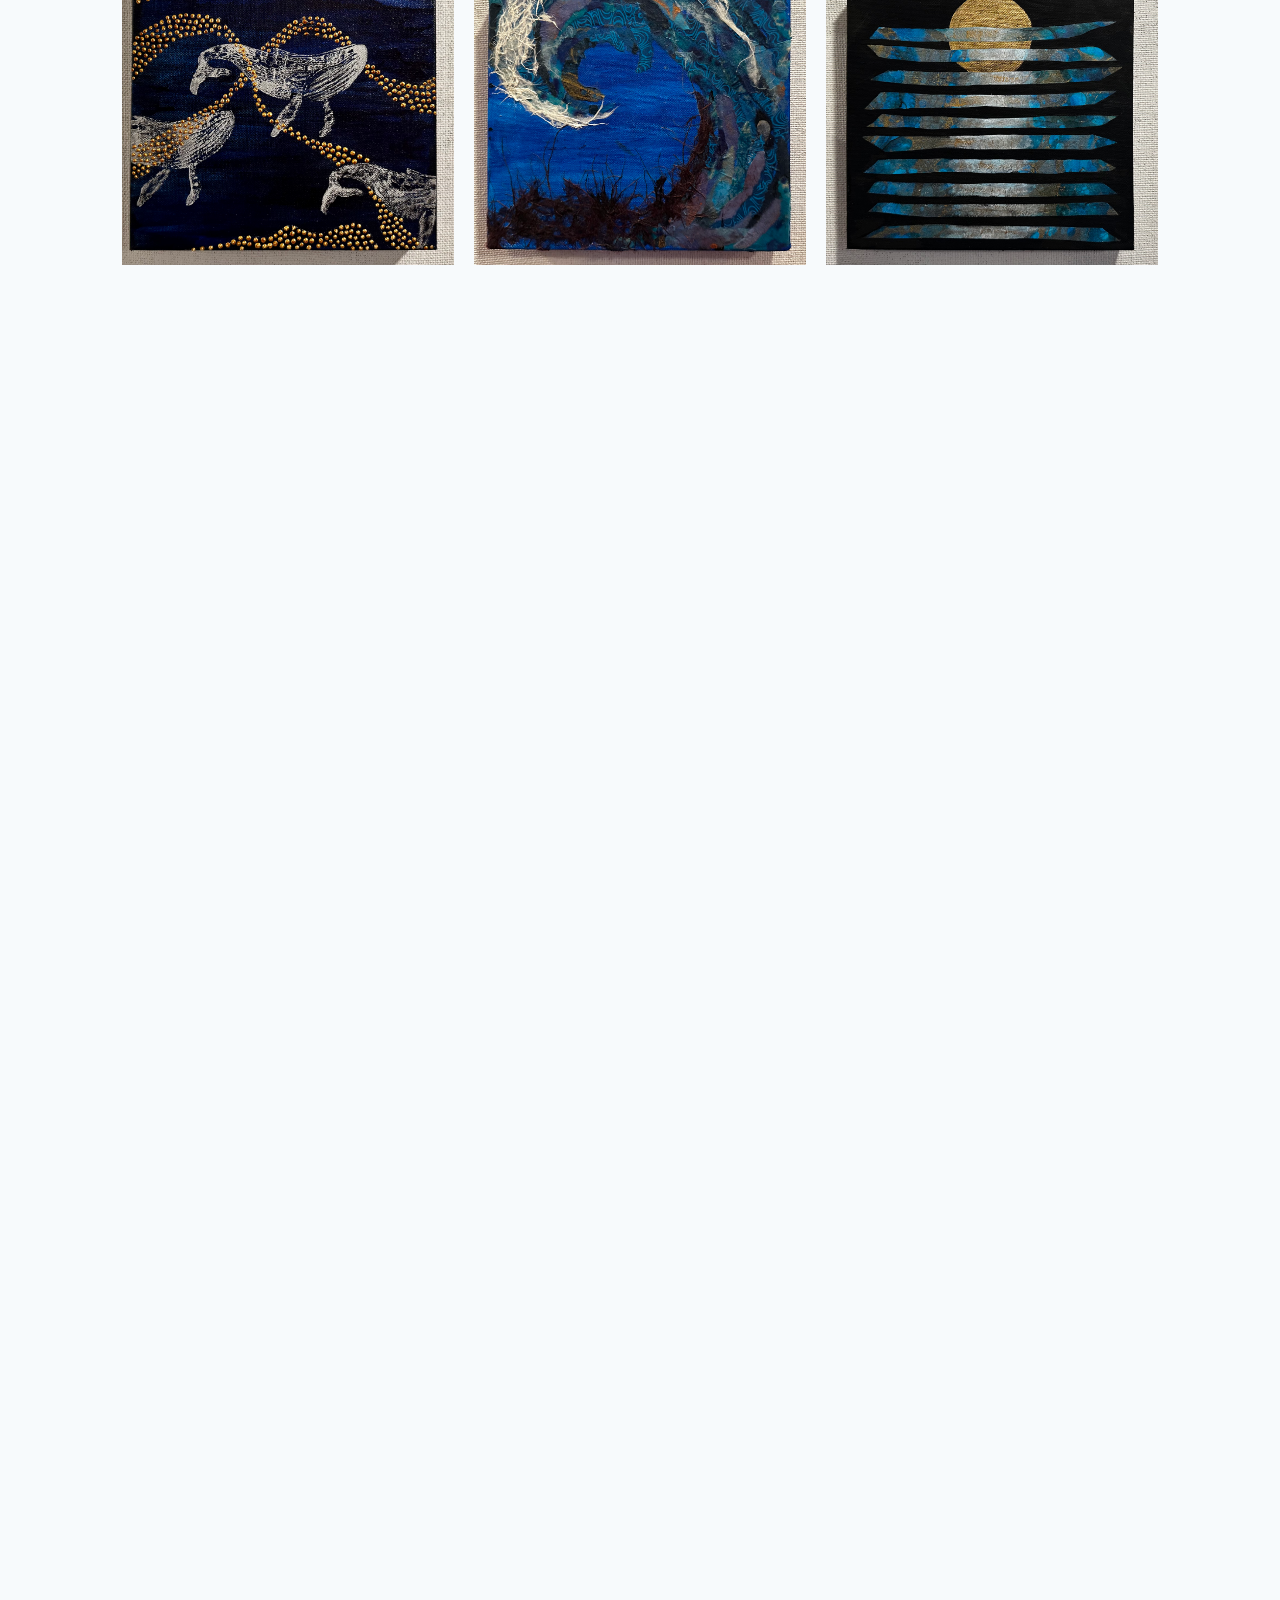
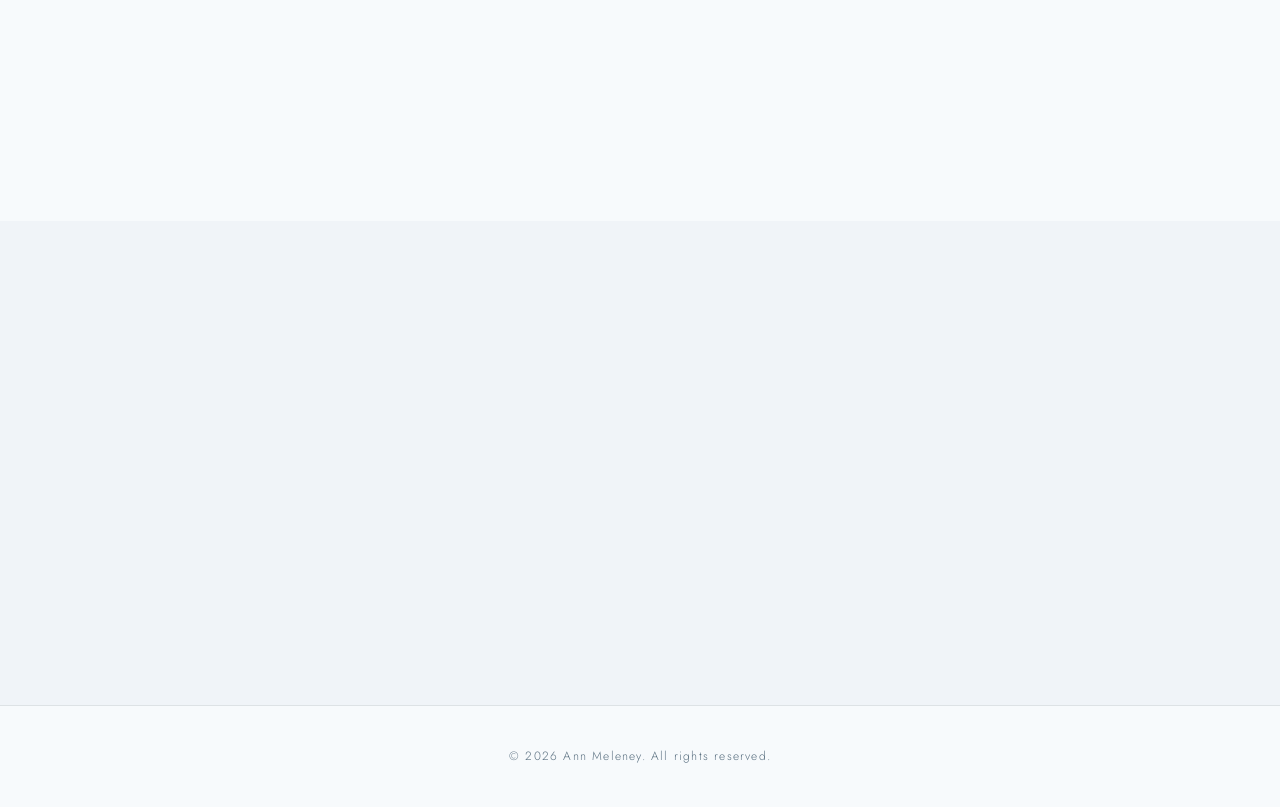
==== commit 09243cfd: "Add Oakland Flora for Ramona and Untitled (clay and bamboo) to gallery Co-Authored-By: Claude Sonnet" ====
--- a/index.html
+++ b/index.html
@@ -101,6 +101,20 @@
           <span class="overlay-meta">Mixed media &middot; 2022</span>
         </div>
       </div>
+      <div class="gallery-item" data-title="Oakland Flora for Ramona" data-medium="Oil painting" data-year="2024">
+        <img src="images/oakland flora for ramona - ann meleney - oil painting - 2024.jpg" alt="Oakland Flora for Ramona">
+        <div class="gallery-overlay">
+          <span class="overlay-title">Oakland Flora for Ramona</span>
+          <span class="overlay-meta">Oil painting &middot; 2024</span>
+        </div>
+      </div>
+      <div class="gallery-item" data-title="Untitled" data-medium="Clay and bamboo">
+        <img src="images/untitled - ann meleney - clay and bamboo.jpg" alt="Untitled, clay and bamboo">
+        <div class="gallery-overlay">
+          <span class="overlay-title">Untitled</span>
+          <span class="overlay-meta">Clay and bamboo</span>
+        </div>
+      </div>
     </div>
   </section>
 
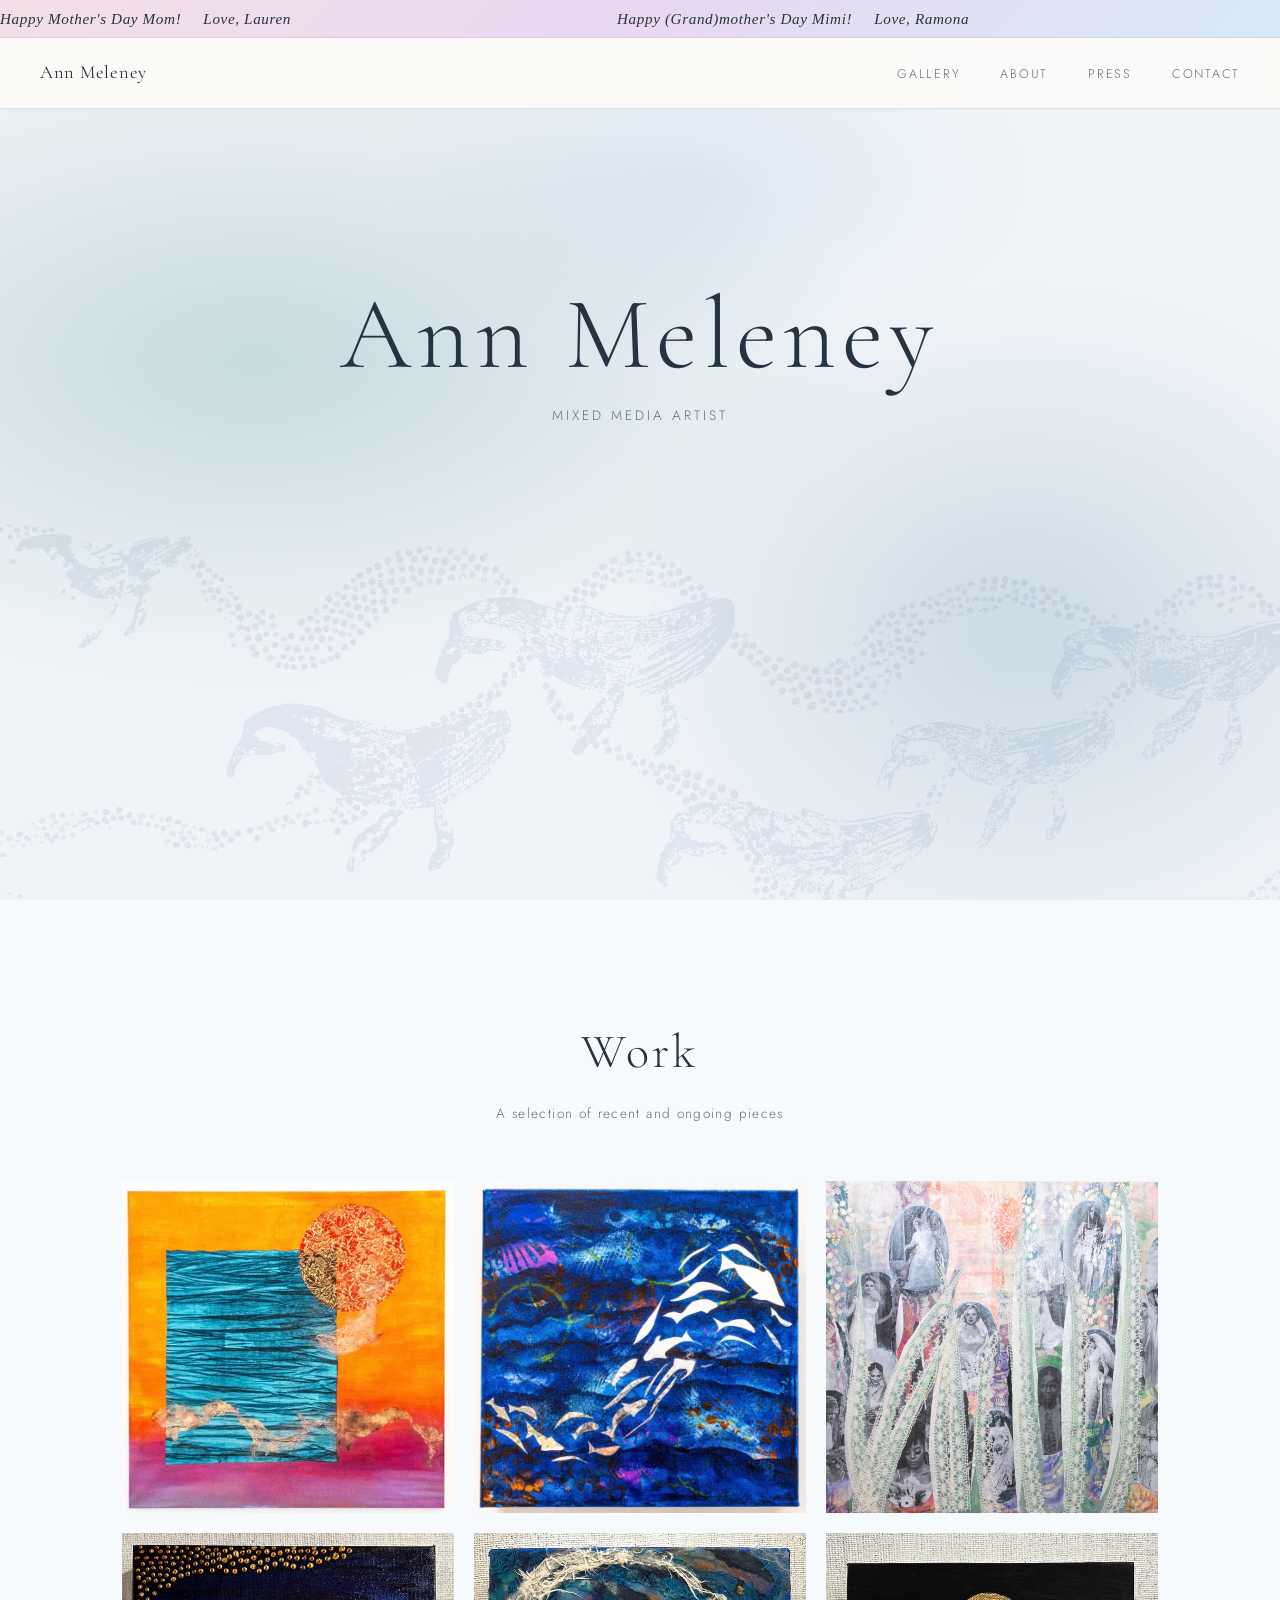
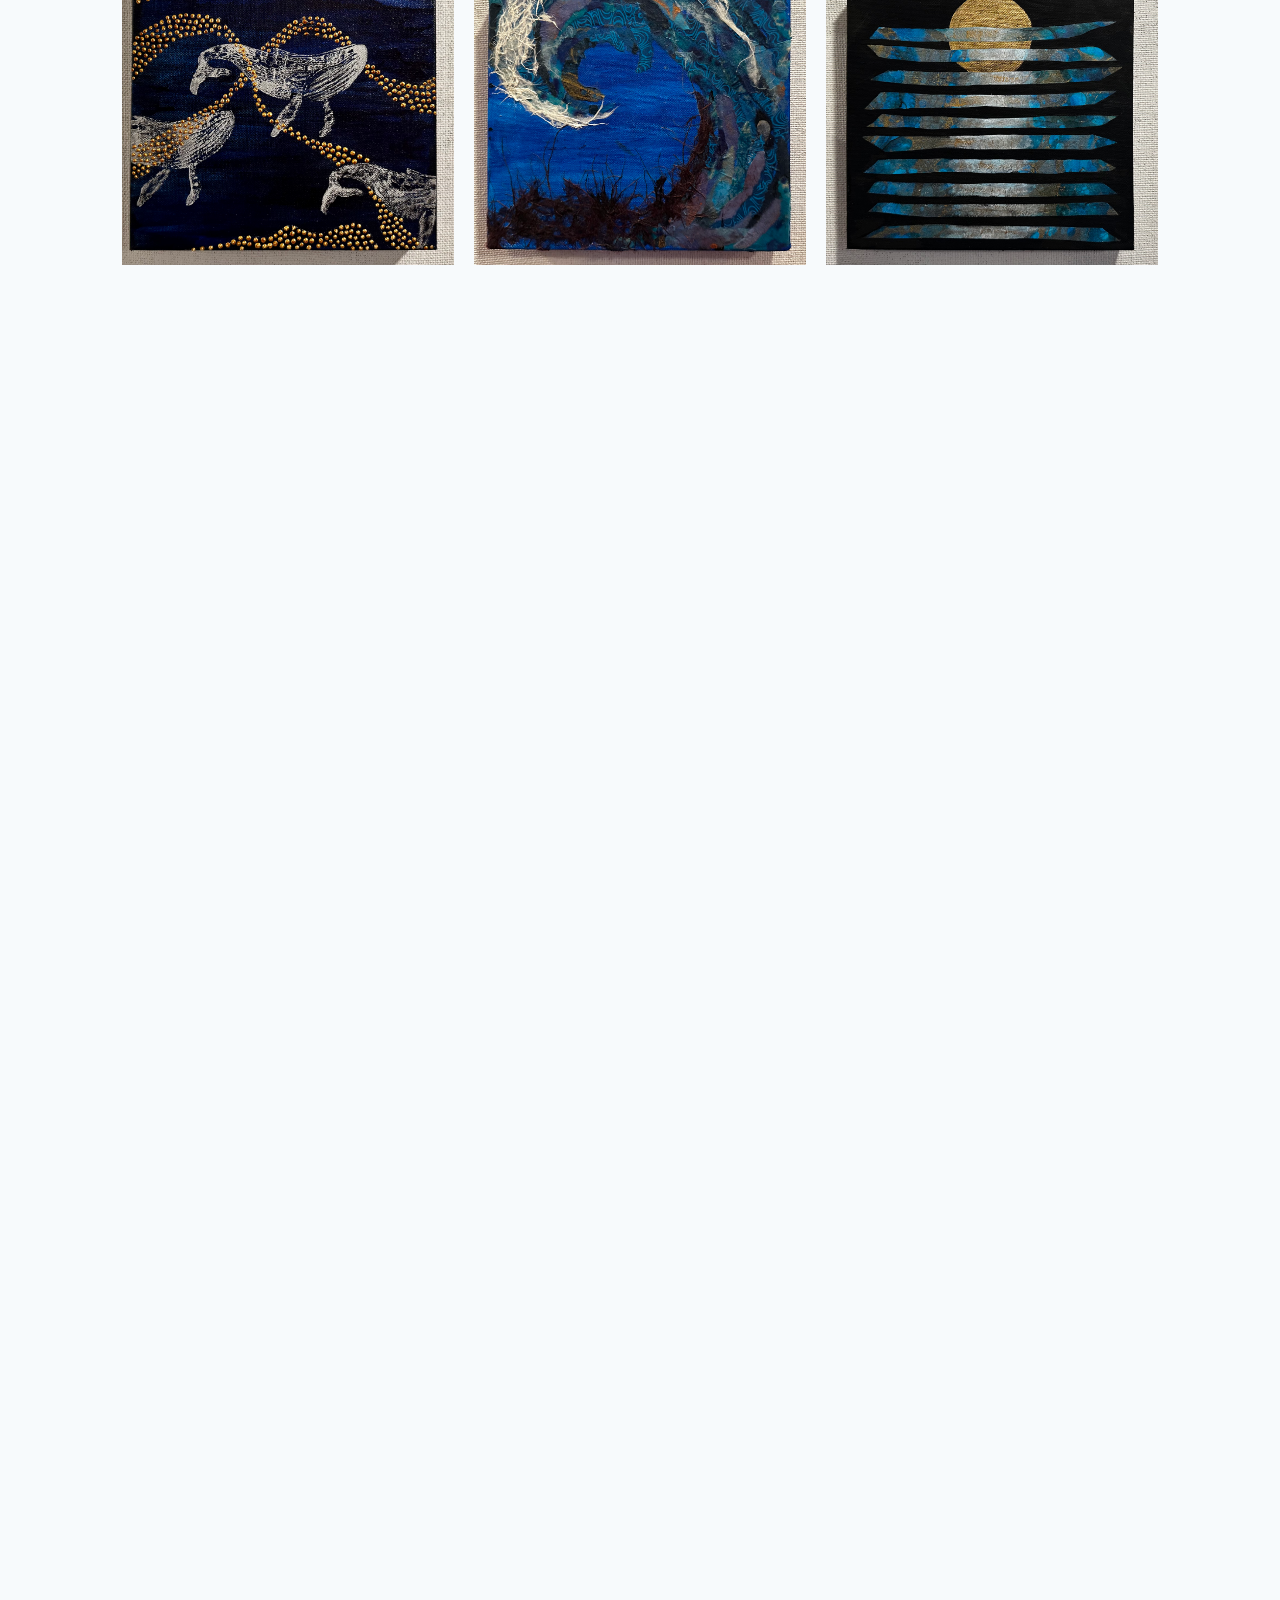
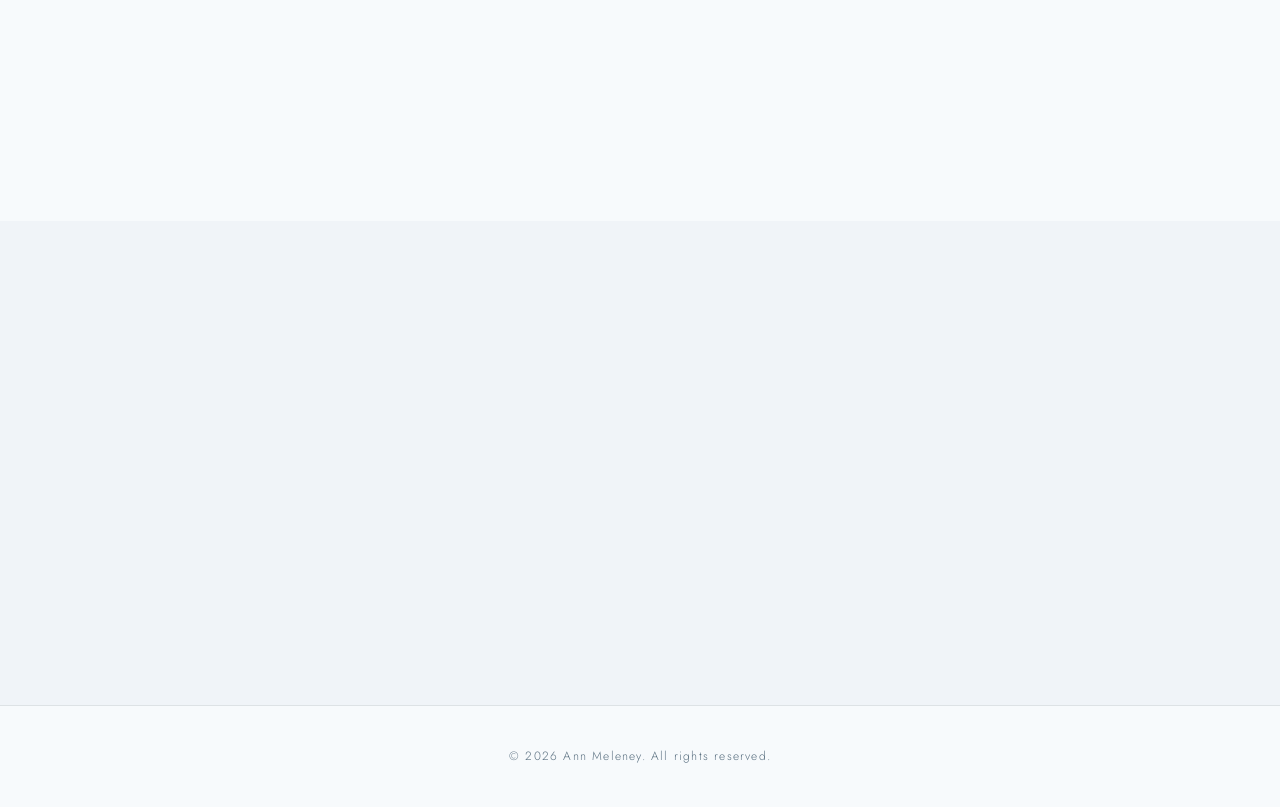
==== commit e972ec24: "Update gallery: add dimensions, rename files, add Painted Dresser and Untitled Co-Authored-By: Claud" ====
--- a/index.html
+++ b/index.html
@@ -46,52 +46,52 @@
     </div>
     <div class="gallery-grid">
       <div class="gallery-item" data-title="Golden Migration" data-medium="Mixed media" data-year="2026" data-dimensions="30&quot; × 30&quot;">
-        <img src="images/golden migration - ann meleney.jpg" alt="Golden Migration">
+        <img src="images/golden migration - ann meleney - mixed media - 30&quot; x 30&quot; - 2026.jpg" alt="Golden Migration">
         <div class="gallery-overlay">
           <span class="overlay-title">Golden Migration</span>
           <span class="overlay-meta">Mixed media &middot; 30&quot; × 30&quot; &middot; 2026</span>
         </div>
       </div>
-      <div class="gallery-item" data-title="Ocean Reflections" data-medium="Mixed media" data-year="2025">
-        <img src="images/ocean reflections - ann meleney - mixed media - 2025.jpg" alt="Ocean Reflections">
+      <div class="gallery-item" data-title="Ocean Reflections" data-medium="Mixed media" data-year="2025" data-dimensions="10&quot; × 10&quot;">
+        <img src="images/ocean reflections - ann meleney - mixed media - 10&quot; x 10&quot; - 2025.jpg" alt="Ocean Reflections">
         <div class="gallery-overlay">
           <span class="overlay-title">Ocean Reflections</span>
-          <span class="overlay-meta">Mixed media &middot; 2025</span>
+          <span class="overlay-meta">Mixed media &middot; 10&quot; × 10&quot; &middot; 2025</span>
         </div>
       </div>
       <div class="gallery-item" data-title="Contained by Lace" data-medium="Collage" data-year="2024">
-        <img src="images/contained by lace - ann meleney.jpg" alt="Contained by Lace">
+        <img src="images/contained by lace - ann meleney - collage - 2024.jpg" alt="Contained by Lace">
         <div class="gallery-overlay">
           <span class="overlay-title">Contained by Lace</span>
           <span class="overlay-meta">Collage &middot; 2024</span>
         </div>
       </div>
-      <div class="gallery-item" data-title="Golden Trails of Whales" data-medium="Collage" data-year="2024">
-        <img src="images/golden trails of whales- ann meleney - collage - 2024.jpeg" alt="Golden Trails of Whales">
+      <div class="gallery-item" data-title="Golden Trails of Whales" data-medium="Collage" data-year="2024" data-dimensions="10&quot; × 10&quot;">
+        <img src="images/golden trails of whales - ann meleney - collage - 10&quot; x 10&quot; - 2024.jpeg" alt="Golden Trails of Whales">
         <div class="gallery-overlay">
           <span class="overlay-title">Golden Trails of Whales</span>
-          <span class="overlay-meta">Collage &middot; 2024</span>
+          <span class="overlay-meta">Collage &middot; 10&quot; × 10&quot; &middot; 2024</span>
         </div>
       </div>
-      <div class="gallery-item" data-title="Blue Wave" data-medium="Collage" data-year="2024">
-        <img src="images/blue wave- ann meleney - collage - 2024.jpeg" alt="Blue Wave">
+      <div class="gallery-item" data-title="Blue Wave" data-medium="Collage" data-year="2024" data-dimensions="10&quot; × 10&quot;">
+        <img src="images/blue wave- ann meleney - collage - 10&quot; x 10&quot; - 2024.jpeg" alt="Blue Wave">
         <div class="gallery-overlay">
           <span class="overlay-title">Blue Wave</span>
-          <span class="overlay-meta">Collage &middot; 2024</span>
+          <span class="overlay-meta">Collage &middot; 10&quot; × 10&quot; &middot; 2024</span>
         </div>
       </div>
-      <div class="gallery-item" data-title="Rising Sun Over Water" data-medium="Collage" data-year="2024">
-        <img src="images/rising sun over water - ann meleney - collage - 2024.jpeg" alt="Rising Sun Over Water">
+      <div class="gallery-item" data-title="Rising Sun Over Water" data-medium="Collage" data-year="2024" data-dimensions="10&quot; × 10&quot;">
+        <img src="images/rising sun over water - ann meleney - collage - 10&quot; x 10&quot; - 2024.jpeg" alt="Rising Sun Over Water">
         <div class="gallery-overlay">
           <span class="overlay-title">Rising Sun Over Water</span>
-          <span class="overlay-meta">Collage &middot; 2024</span>
+          <span class="overlay-meta">Collage &middot; 10&quot; × 10&quot; &middot; 2024</span>
         </div>
       </div>
-      <div class="gallery-item" data-title="Unwrapping a Wave" data-medium="Collage" data-year="2024">
-        <img src="images/unwrapping a wave- ann meleney - collage - 2024.jpeg" alt="Unwrapping a Wave">
+      <div class="gallery-item" data-title="Unwrapping a Wave" data-medium="Collage" data-year="2024" data-dimensions="10&quot; × 10&quot;">
+        <img src="images/unwrapping a wave- ann meleney - collage - 10&quot; x 10&quot; - 2024.jpeg" alt="Unwrapping a Wave">
         <div class="gallery-overlay">
           <span class="overlay-title">Unwrapping a Wave</span>
-          <span class="overlay-meta">Collage &middot; 2024</span>
+          <span class="overlay-meta">Collage &middot; 10&quot; × 10&quot; &middot; 2024</span>
         </div>
       </div>
       <div class="gallery-item" data-title="Big Bad Wolf" data-medium="Mixed media" data-year="2022">
@@ -101,18 +101,25 @@
           <span class="overlay-meta">Mixed media &middot; 2022</span>
         </div>
       </div>
-      <div class="gallery-item" data-title="Oakland Flora for Ramona" data-medium="Oil painting" data-year="2024">
-        <img src="images/oakland flora for ramona - ann meleney - oil painting - 2024.jpg" alt="Oakland Flora for Ramona">
+      <div class="gallery-item" data-title="Oakland Flora for Ramona" data-medium="Oil painting" data-year="2024" data-dimensions="10&quot; × 10&quot;">
+        <img src="images/oakland flora for ramona - ann meleney - oil painting - 10&quot; x 10&quot; - 2024.jpg" alt="Oakland Flora for Ramona">
         <div class="gallery-overlay">
           <span class="overlay-title">Oakland Flora for Ramona</span>
-          <span class="overlay-meta">Oil painting &middot; 2024</span>
+          <span class="overlay-meta">Oil painting &middot; 10&quot; × 10&quot; &middot; 2024</span>
         </div>
       </div>
-      <div class="gallery-item" data-title="Untitled" data-medium="Clay and bamboo">
-        <img src="images/untitled - ann meleney - clay and bamboo.jpg" alt="Untitled, clay and bamboo">
+      <div class="gallery-item" data-title="Untitled" data-medium="Clay and bamboo" data-year="2023" data-dimensions="16&quot; × 7&quot;">
+        <img src="images/untitled - ann meleney - clay and bamboo - 16&quot; x 7&quot; - 2023.jpg" alt="Untitled, clay and bamboo" style="object-position: bottom;">
         <div class="gallery-overlay">
           <span class="overlay-title">Untitled</span>
-          <span class="overlay-meta">Clay and bamboo</span>
+          <span class="overlay-meta">Clay and bamboo &middot; 16&quot; × 7&quot; &middot; 2023</span>
+        </div>
+      </div>
+      <div class="gallery-item" data-title="Painted Dresser" data-medium="Furniture" data-year="2019">
+        <img src="images/painted dresser, MV Ag Fair 1st Place - ann meleney - 2019.jpeg" alt="Painted Dresser" class="gallery-img-zoom-br">
+        <div class="gallery-overlay">
+          <span class="overlay-title">Painted Dresser</span>
+          <span class="overlay-meta">MV Ag Fair, 1st Place &middot; 2019</span>
         </div>
       </div>
     </div>
--- a/style.css
+++ b/style.css
@@ -244,6 +244,16 @@
   transform: scale(1.04);
 }
 
+.gallery-img-zoom-br {
+  transform: scale(1.43);
+  transform-origin: bottom right;
+  object-position: bottom right;
+}
+
+.gallery-item:hover .gallery-img-zoom-br {
+  transform: scale(1.487);
+}
+
 .gallery-overlay {
   position: absolute;
   inset: 0;
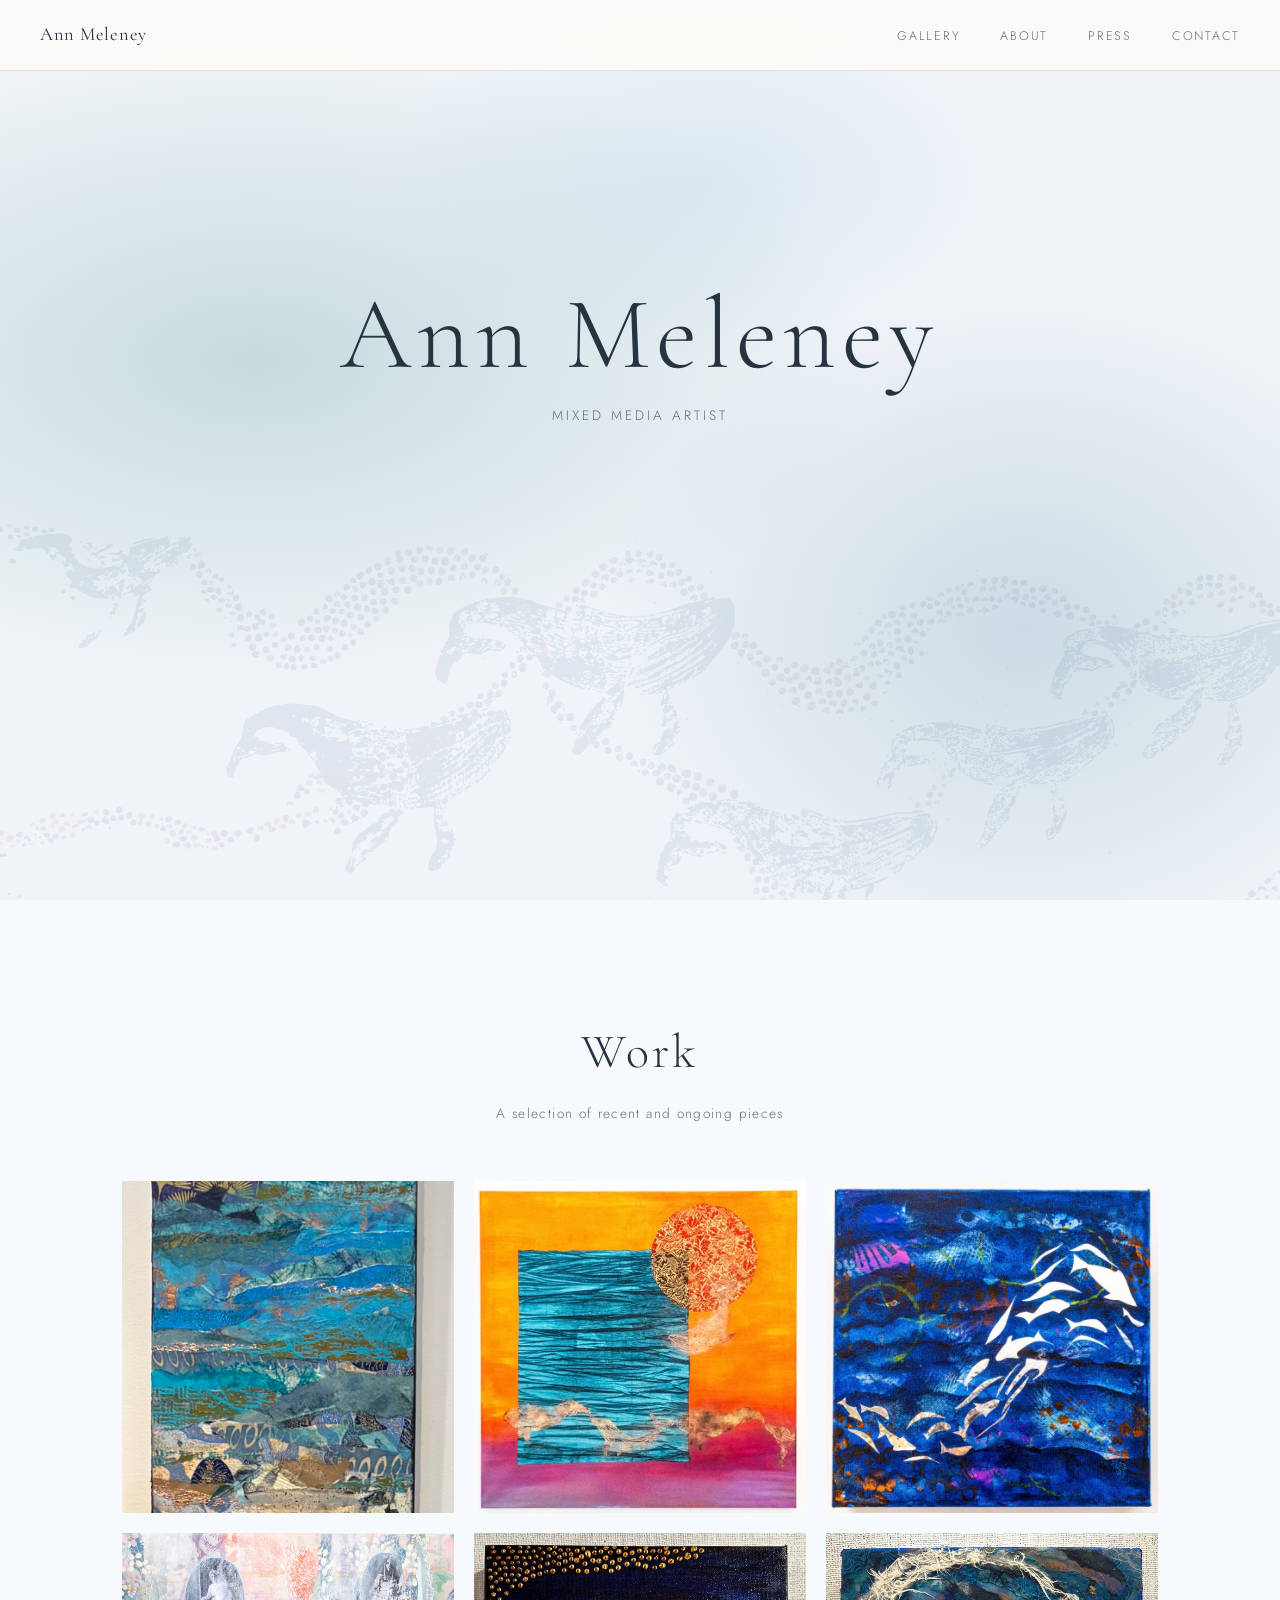
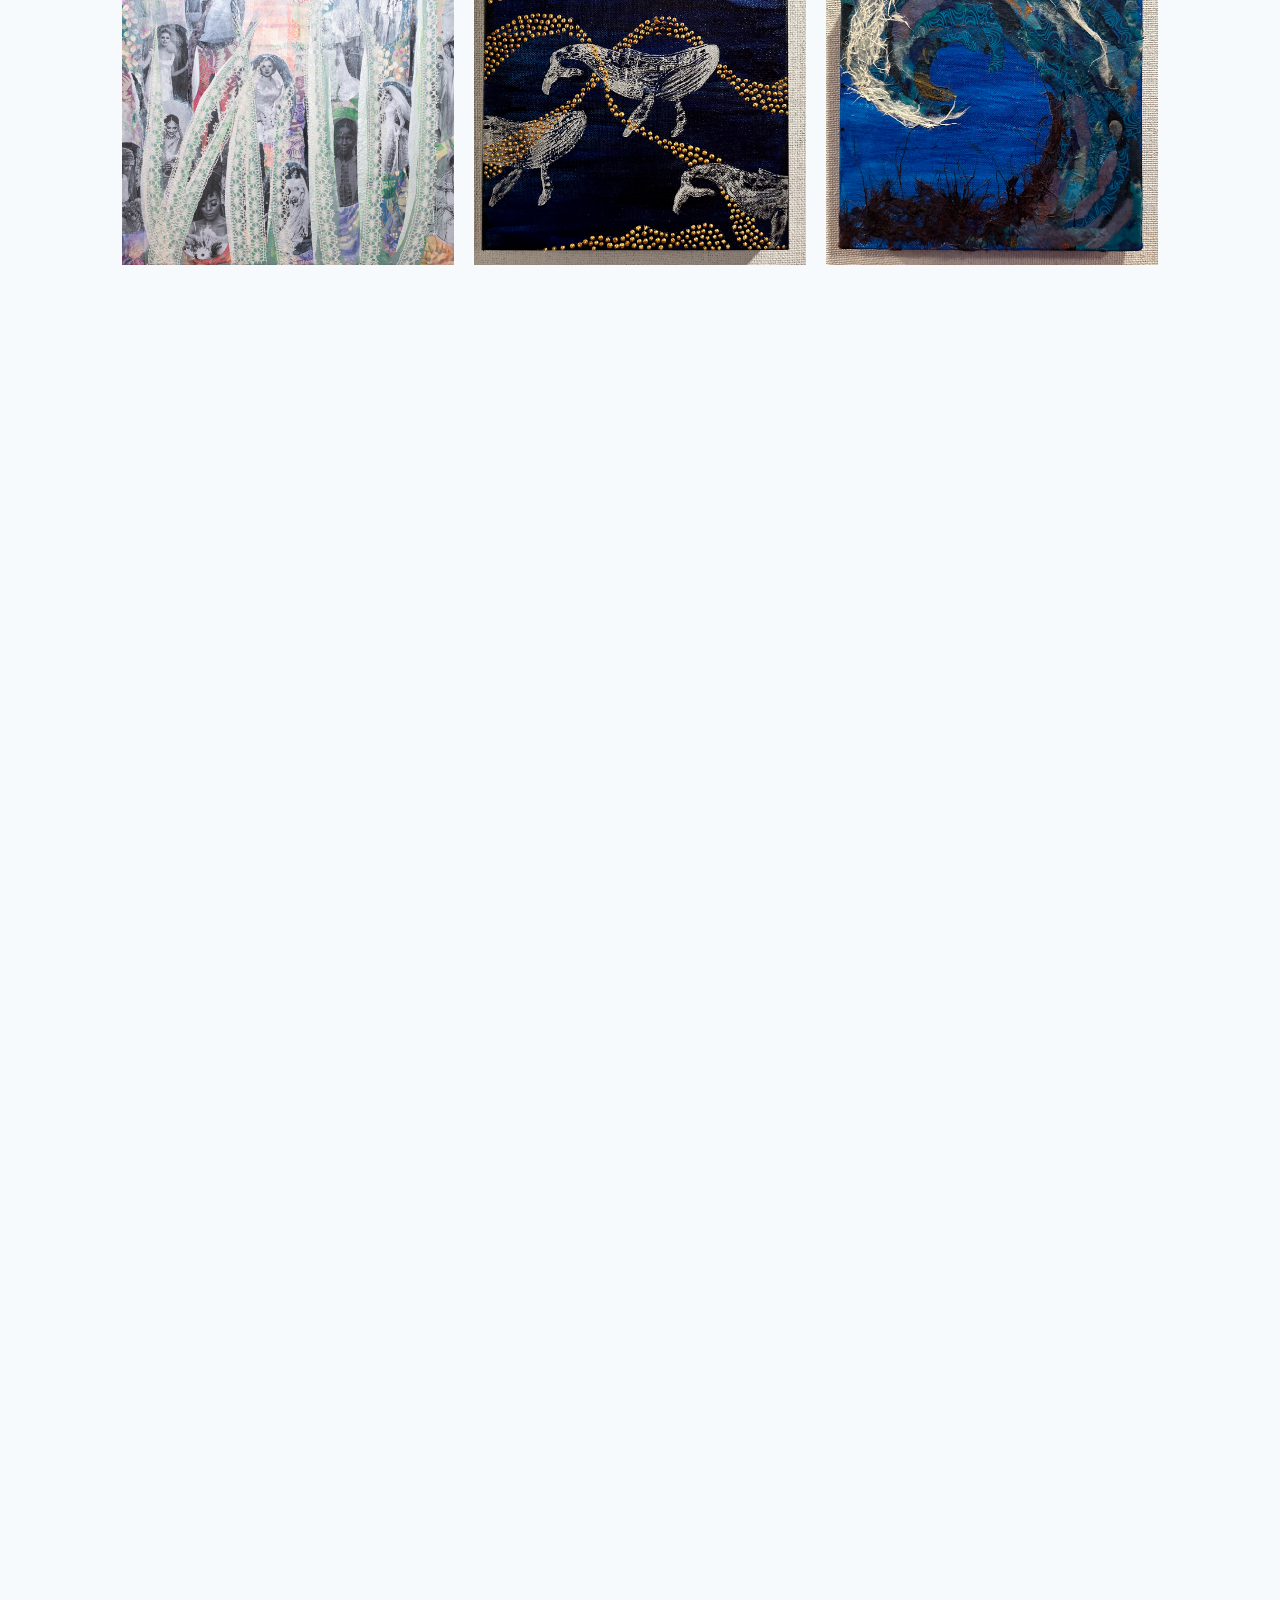
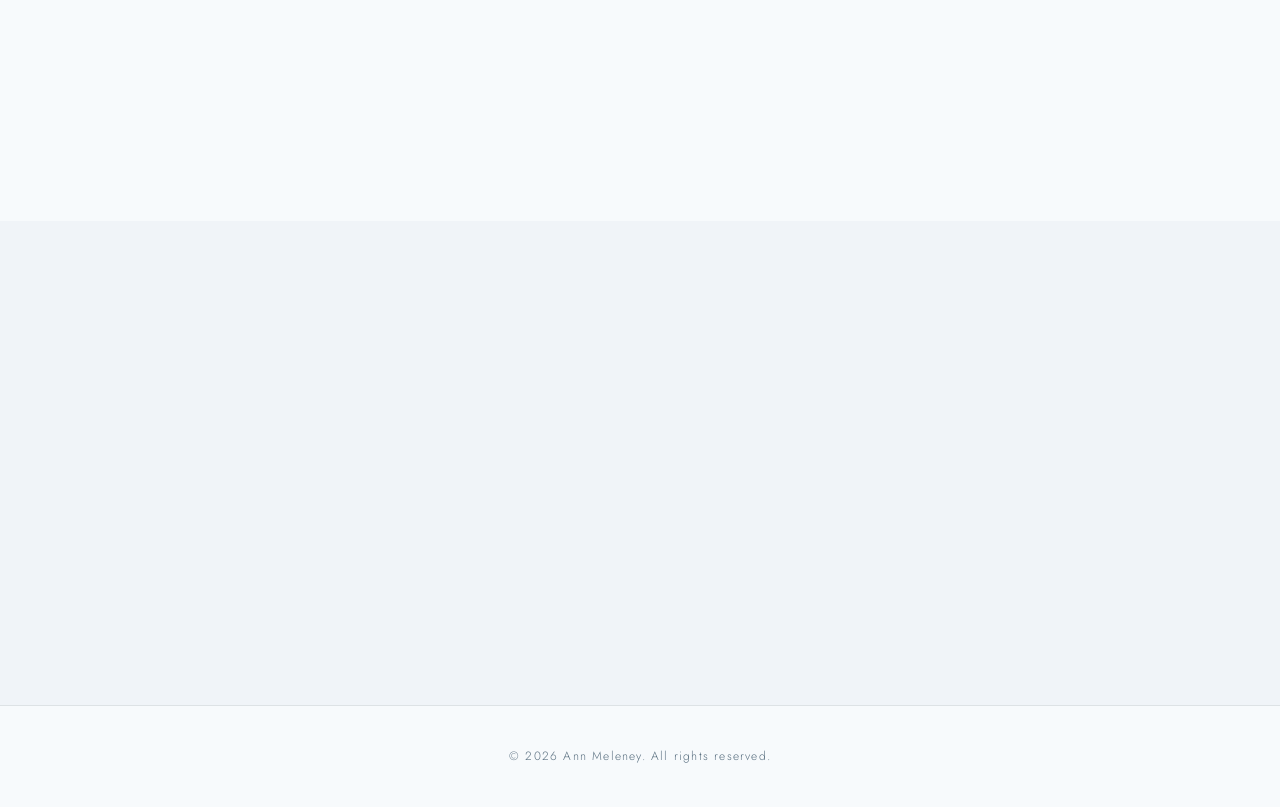
==== commit 0d5e7b01: "Add Island Prism to gallery, remove Mother's Day banner Co-Authored-By: Claude Sonnet 4.6 <noreply@a" ====
--- a/index.html
+++ b/index.html
@@ -12,10 +12,7 @@
 </head>
 <body>
 
-  <!-- Mother's Day Banner (remove after weekend of May 11, 2026) -->
-  <div class="mothers-day-banner" aria-label="Happy Mother's Day">
-    <div class="banner-track"><span>Happy Mother's Day Mom! &nbsp;&nbsp;&nbsp; Love, Lauren &nbsp;&nbsp;&nbsp;&nbsp;&nbsp;&nbsp;&nbsp;&nbsp;&nbsp;&nbsp;&nbsp;&nbsp;&nbsp;&nbsp;&nbsp;&nbsp;&nbsp;&nbsp;&nbsp;&nbsp;&nbsp;&nbsp;&nbsp;&nbsp;&nbsp;&nbsp;&nbsp;&nbsp;&nbsp;&nbsp;&nbsp;&nbsp;&nbsp;&nbsp;&nbsp;&nbsp;&nbsp;&nbsp;&nbsp;&nbsp;&nbsp;&nbsp;&nbsp;&nbsp;&nbsp;&nbsp;&nbsp;&nbsp;&nbsp;&nbsp;&nbsp;&nbsp;&nbsp;&nbsp;&nbsp;&nbsp;&nbsp;&nbsp;&nbsp;&nbsp;&nbsp;&nbsp;&nbsp;&nbsp;&nbsp;&nbsp;&nbsp;&nbsp;&nbsp;&nbsp;&nbsp;&nbsp; Happy (Grand)mother's Day Mimi! &nbsp;&nbsp;&nbsp; Love, Ramona &nbsp;&nbsp;&nbsp;&nbsp;&nbsp;&nbsp;&nbsp;&nbsp;&nbsp;&nbsp;&nbsp;&nbsp;&nbsp;&nbsp;&nbsp;&nbsp;&nbsp;&nbsp;&nbsp;&nbsp;&nbsp;&nbsp;&nbsp;&nbsp;&nbsp;&nbsp;&nbsp;&nbsp;&nbsp;&nbsp;&nbsp;&nbsp;&nbsp;&nbsp;&nbsp;&nbsp;&nbsp;&nbsp;&nbsp;&nbsp;&nbsp;&nbsp;&nbsp;&nbsp;&nbsp;&nbsp;&nbsp;&nbsp;&nbsp;&nbsp;&nbsp;&nbsp;&nbsp;&nbsp;&nbsp;&nbsp;&nbsp;&nbsp;&nbsp;&nbsp;&nbsp;&nbsp;&nbsp;&nbsp;&nbsp;&nbsp;&nbsp;&nbsp;&nbsp;&nbsp;&nbsp;&nbsp;</span><span aria-hidden="true">Happy Mother's Day Mom! &nbsp;&nbsp;&nbsp; Love, Lauren &nbsp;&nbsp;&nbsp;&nbsp;&nbsp;&nbsp;&nbsp;&nbsp;&nbsp;&nbsp;&nbsp;&nbsp;&nbsp;&nbsp;&nbsp;&nbsp;&nbsp;&nbsp;&nbsp;&nbsp;&nbsp;&nbsp;&nbsp;&nbsp;&nbsp;&nbsp;&nbsp;&nbsp;&nbsp;&nbsp;&nbsp;&nbsp;&nbsp;&nbsp;&nbsp;&nbsp;&nbsp;&nbsp;&nbsp;&nbsp;&nbsp;&nbsp;&nbsp;&nbsp;&nbsp;&nbsp;&nbsp;&nbsp;&nbsp;&nbsp;&nbsp;&nbsp;&nbsp;&nbsp;&nbsp;&nbsp;&nbsp;&nbsp;&nbsp;&nbsp;&nbsp;&nbsp;&nbsp;&nbsp;&nbsp;&nbsp;&nbsp;&nbsp;&nbsp;&nbsp;&nbsp;&nbsp; Happy (Grand)mother's Day Mimi! &nbsp;&nbsp;&nbsp; Love, Ramona &nbsp;&nbsp;&nbsp;&nbsp;&nbsp;&nbsp;&nbsp;&nbsp;&nbsp;&nbsp;&nbsp;&nbsp;&nbsp;&nbsp;&nbsp;&nbsp;&nbsp;&nbsp;&nbsp;&nbsp;&nbsp;&nbsp;&nbsp;&nbsp;&nbsp;&nbsp;&nbsp;&nbsp;&nbsp;&nbsp;&nbsp;&nbsp;&nbsp;&nbsp;&nbsp;&nbsp;&nbsp;&nbsp;&nbsp;&nbsp;&nbsp;&nbsp;&nbsp;&nbsp;&nbsp;&nbsp;&nbsp;&nbsp;&nbsp;&nbsp;&nbsp;&nbsp;&nbsp;&nbsp;&nbsp;&nbsp;&nbsp;&nbsp;&nbsp;&nbsp;&nbsp;&nbsp;&nbsp;&nbsp;&nbsp;&nbsp;&nbsp;&nbsp;&nbsp;&nbsp;&nbsp;&nbsp;</span></div>
-  </div>
+
 
   <!-- Navigation -->
   <nav>
@@ -45,6 +42,13 @@
       <p>A selection of recent and ongoing pieces</p>
     </div>
     <div class="gallery-grid">
+      <div class="gallery-item" data-title="Island Prism" data-medium="Collage" data-year="2026" data-dimensions="40&quot; × 13&quot;">
+        <img src="images/island prism - ann meleney - collage - 40&quot; x 13&quot; -  2026.jpeg" alt="Island Prism">
+        <div class="gallery-overlay">
+          <span class="overlay-title">Island Prism</span>
+          <span class="overlay-meta">Collage &middot; 40&quot; × 13&quot; &middot; 2026</span>
+        </div>
+      </div>
       <div class="gallery-item" data-title="Golden Migration" data-medium="Mixed media" data-year="2026" data-dimensions="30&quot; × 30&quot;">
         <img src="images/golden migration - ann meleney - mixed media - 30&quot; x 30&quot; - 2026.jpg" alt="Golden Migration">
         <div class="gallery-overlay">
--- a/style.css
+++ b/style.css
@@ -82,7 +82,7 @@
 /* ── Nav ────────────────────────────────────────────────── */
 nav {
   position: fixed;
-  top: 38px;
+  top: 0;
   left: 0;
   right: 0;
   z-index: 100;
